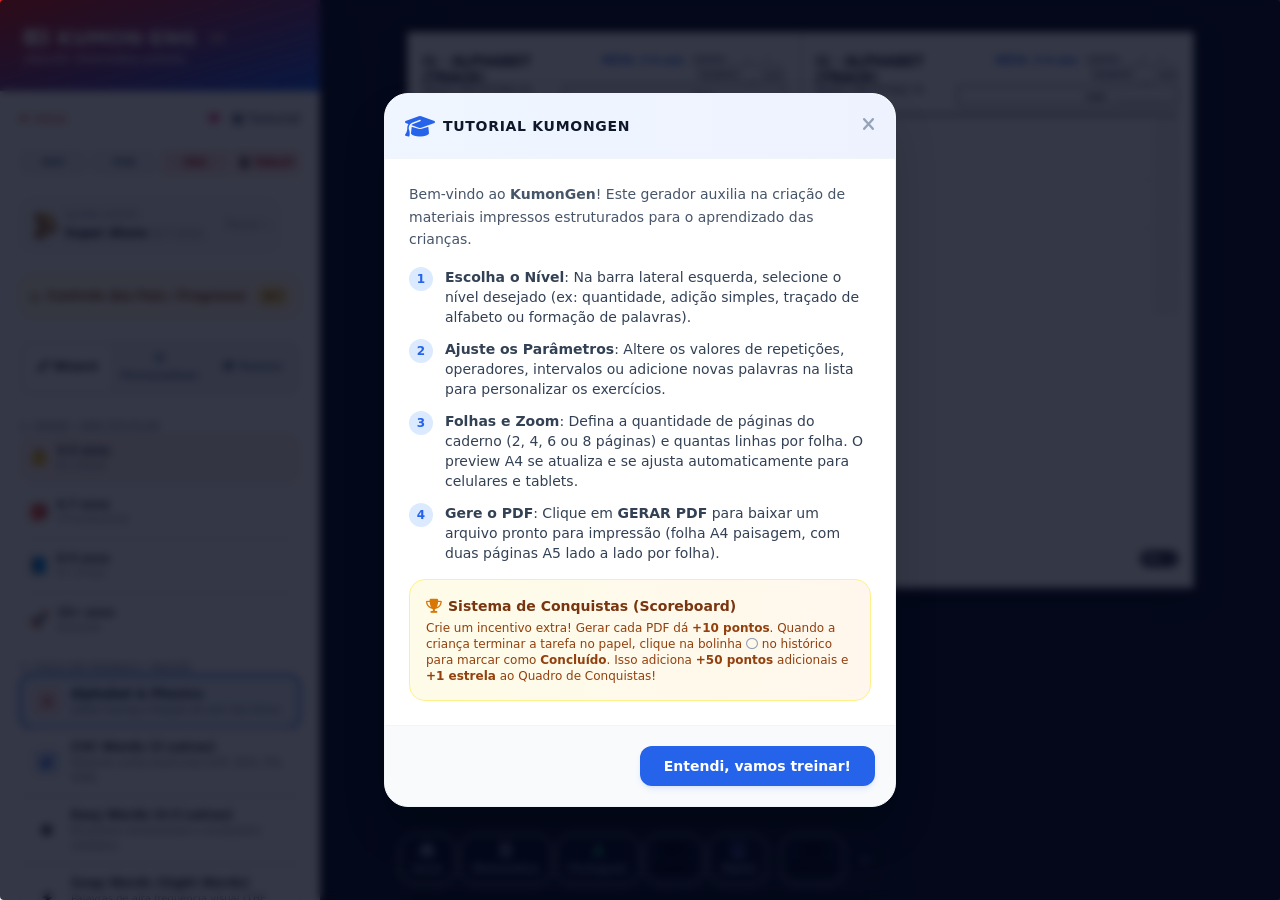
==== ingles.html @ 84cf09fe "feat(security-007): hardening Blue Team completo (SafeStorage global com quarentena, escapeHtml univ" ====
<!DOCTYPE html>
<html lang="pt-BR">
<head>
    <meta charset="UTF-8">
    <meta name="viewport" content="width=device-width, initial-scale=1.0, user-scalable=yes">
    <title>KumonGen · Inglês</title>
    <link rel="stylesheet" href="tailwind.min.css">
    <!-- Font Awesome 6.5.1 com SRI -->
    <link rel="stylesheet" href="https://cdnjs.cloudflare.com/ajax/libs/font-awesome/6.5.1/css/all.min.css" integrity="sha512-DTOQO9RWCH3ppGqcWaEA1BIZOC6xxalwEsw9c2QQeAIftl+Vegovlnee1c9QX4TctnWMn13TZye+giMm8e2LwA==" crossorigin="anonymous" referrerpolicy="no-referrer" />
    <link rel="icon" href="favicon.svg" type="image/svg+xml">
    <link rel="manifest" href="manifest.json">
    <meta name="theme-color" content="#0f172a">
    <meta name="mobile-web-app-capable" content="yes">
    <meta name="apple-mobile-web-app-capable" content="yes">
    <meta name="apple-mobile-web-app-status-bar-style" content="black-translucent">
    <meta name="apple-mobile-web-app-title" content="KumonGen">
    <meta name="description" content="KumonGen — Gerador gratuito de cadernos de exercícios personalizados de Inglês para crianças. Alphabet, words e phonics em folhas A4.">
    <meta property="og:title" content="KumonGen · Inglês">
    <meta property="og:description" content="Gere cadernos de exercícios de Inglês personalizados para impressão.">
    <link rel="stylesheet" href="kumon.css">
</head>
<body class="bg-slate-900 font-sans antialiased h-screen flex flex-col md:flex-row">

<!-- SIDEBAR COM GRADIENTE VERMELHO-AZUL -->
<aside class="no-print w-full md:w-80 bg-white shadow-2xl flex flex-col z-20 text-slate-800 overflow-y-auto">
    <div class="p-6 bg-gradient-to-br from-red-600 to-blue-600 text-white">
        <h1 class="text-xl font-black flex items-center gap-2">
            <i class="fas fa-language"></i> KUMON·ENG <span class="text-red-200 text-xs ml-1">v3</span>
        </h1>
        <p class="text-[10px] uppercase tracking-widest font-bold opacity-80">inglês personalizável</p>
    </div>

    <div class="flex-1 p-5 space-y-6">
        <div class="flex items-center justify-between text-xs text-red-600">
            <a href="index.html" class="hover:underline flex items-center gap-1"><i class="fas fa-arrow-left"></i> Início</a>
            <div class="flex items-center gap-3">
                <a href="https://www.paypal.com/donate/?hosted_button_id=33K7CJ2EQELNU" target="_blank" rel="noopener noreferrer" class="text-pink-500 hover:text-pink-600 transition-colors" title="Apoie este projeto" aria-label="Apoie este projeto"><i class="fas fa-heart"></i></a>
                <button onclick="KumonGen_showTutorialModal()" class="hover:underline flex items-center gap-1 font-bold text-slate-500 hover:text-red-600"><i class="fas fa-question-circle"></i> Tutorial</button>
            </div>
        </div>
        <div class="flex gap-1 mt-2">
            <a href="matematica.html" class="flex-1 text-center text-[10px] font-bold py-1 rounded bg-slate-100 text-slate-500 hover:bg-blue-100 hover:text-blue-700 transition-colors">MAT</a>
            <a href="portugues.html" class="flex-1 text-center text-[10px] font-bold py-1 rounded bg-slate-100 text-slate-500 hover:bg-green-100 hover:text-green-700 transition-colors">POR</a>
            <span class="flex-1 text-center text-[10px] font-black py-1 rounded bg-red-100 text-red-700">ENG</span>
            <a href="tablet.html?subject=ingles" class="flex-1 text-center text-[10px] font-black py-1 rounded bg-red-100 text-red-700 hover:bg-red-200 transition-colors" title="Modo Tablet Interativo">📱 TABLET</a>
        </div>

        <!-- Seletor de Aluno Ativo -->
        <div id="studentSelectorWidget"></div>

        <!-- Scoreboard Widget -->
        <div id="scoreboardWidget"></div>

        <!-- Tabs KumonGen 3.0 -->
        <div class="kumon-tabs">
            <button id="tab-btn-wizard" class="kumon-tab-btn active" onclick="switchEngTab('wizard')">
                <i class="fas fa-magic"></i> Wizard
            </button>
            <button id="tab-btn-personalizar" class="kumon-tab-btn" onclick="switchEngTab('personalizar')">
                <i class="fas fa-sliders-h"></i> Personalizar
            </button>
            <button id="tab-btn-pedagogia" class="kumon-tab-btn" onclick="switchEngTab('pedagogia')">
                <i class="fas fa-graduation-cap"></i> Kumon
            </button>
        </div>

        <!-- ABA 1: WIZARD RÁPIDO PARA PAIS -->
        <div id="panel-wizard" class="space-y-4">
            <div>
                <label class="text-[10px] font-black text-slate-400 uppercase block mb-1.5">1. Idade / Ano Escolar</label>
                <div class="grid grid-cols-2 gap-1.5">
                    <button type="button" class="wizard-age-btn active p-2 rounded-xl border border-red-600 bg-red-50 hover:border-red-700 text-left transition flex items-center gap-2" onclick="selectEngWizardAge('age_4_5', this)">
                        <span class="text-base">👶</span>
                        <div class="min-w-0">
                            <div class="text-[11px] font-bold text-slate-800 leading-tight">4-5 anos</div>
                            <div class="text-[9px] text-slate-500 leading-tight">Ed. Infantil</div>
                        </div>
                    </button>
                    <button type="button" class="wizard-age-btn p-2 rounded-xl border border-slate-200 bg-white hover:border-slate-300 text-left transition flex items-center gap-2" onclick="selectEngWizardAge('age_6_7', this)">
                        <span class="text-base">🎒</span>
                        <div class="min-w-0">
                            <div class="text-[11px] font-bold text-slate-800 leading-tight">6-7 anos</div>
                            <div class="text-[9px] text-slate-500 leading-tight">1º Fundamental</div>
                        </div>
                    </button>
                    <button type="button" class="wizard-age-btn p-2 rounded-xl border border-slate-200 bg-white hover:border-slate-300 text-left transition flex items-center gap-2" onclick="selectEngWizardAge('age_8_9', this)">
                        <span class="text-base">📘</span>
                        <div class="min-w-0">
                            <div class="text-[11px] font-bold text-slate-800 leading-tight">8-9 anos</div>
                            <div class="text-[9px] text-slate-500 leading-tight">2º / 3º Ano</div>
                        </div>
                    </button>
                    <button type="button" class="wizard-age-btn p-2 rounded-xl border border-slate-200 bg-white hover:border-slate-300 text-left transition flex items-center gap-2" onclick="selectEngWizardAge('age_10_plus', this)">
                        <span class="text-base">🚀</span>
                        <div class="min-w-0">
                            <div class="text-[11px] font-bold text-slate-800 leading-tight">10+ anos</div>
                            <div class="text-[9px] text-slate-500 leading-tight">Avançado</div>
                        </div>
                    </button>
                </div>
            </div>

            <div>
                <label class="text-[10px] font-black text-slate-400 uppercase block mb-1.5">2. Foco em Phonics / Inglês</label>
                <div class="space-y-1.5">
                    <div class="kumon-wizard-card active" onclick="selectEngWizardGoal('i1', this)">
                        <div class="w-7 h-7 rounded-lg bg-red-100 text-red-700 flex items-center justify-center font-bold text-xs flex-shrink-0">
                            <i class="fas fa-font"></i>
                        </div>
                        <div>
                            <div class="font-bold text-xs text-slate-800">Alphabet & Phonics</div>
                            <div class="text-[10px] text-slate-500">Letter tracing e fixação de som das letras.</div>
                        </div>
                    </div>

                    <div class="kumon-wizard-card" onclick="selectEngWizardGoal('i2', this)">
                        <div class="w-7 h-7 rounded-lg bg-blue-100 text-blue-700 flex items-center justify-center font-bold text-xs flex-shrink-0">
                            <i class="fas fa-cat"></i>
                        </div>
                        <div>
                            <div class="font-bold text-xs text-slate-800">CVC Words (3 Letras)</div>
                            <div class="text-[10px] text-slate-500">Palavras curtas essenciais (CAT, DOG, PIG, SUN).</div>
                        </div>
                    </div>

                    <div class="kumon-wizard-card" onclick="selectEngWizardGoal('i3', this)">
                        <div class="w-7 h-7 rounded-lg bg-emerald-100 text-emerald-700 flex items-center justify-center font-bold text-xs flex-shrink-0">
                            <i class="fas fa-star"></i>
                        </div>
                        <div>
                            <div class="font-bold text-xs text-slate-800">Easy Words (4-5 Letras)</div>
                            <div class="text-[10px] text-slate-500">Encontros consonantais e vocabulário cotidiano.</div>
                        </div>
                    </div>

                    <div class="kumon-wizard-card" onclick="selectEngWizardGoal('i4', this)">
                        <div class="w-7 h-7 rounded-lg bg-amber-100 text-amber-700 flex items-center justify-center font-bold text-xs flex-shrink-0">
                            <i class="fas fa-bolt"></i>
                        </div>
                        <div>
                            <div class="font-bold text-xs text-slate-800">Snap Words (Sight Words)</div>
                            <div class="text-[10px] text-slate-500">Palavras de alta frequência visual (THE, AND, YOU).</div>
                        </div>
                    </div>

                    <div class="kumon-wizard-card" onclick="selectEngWizardGoal('i5', this)">
                        <div class="w-7 h-7 rounded-lg bg-purple-100 text-purple-700 flex items-center justify-center font-bold text-xs flex-shrink-0">
                            <i class="fas fa-wand-magic-sparkles"></i>
                        </div>
                        <div>
                            <div class="font-bold text-xs text-slate-800">CVCe (Magic E)</div>
                            <div class="text-[10px] text-slate-500">Regra do E mudo que alonga a vogal (CAKE, BIKE).</div>
                        </div>
                    </div>
                </div>
            </div>

            <div>
                <label class="text-[10px] font-black text-slate-400 uppercase block mb-1.5">3. Ritmo da Rotina Diária</label>
                <div class="grid grid-cols-3 gap-1.5 text-center">
                    <button type="button" class="wizard-pace-btn active p-2 rounded-xl border border-red-600 bg-red-50 text-red-800 text-[10px] font-bold" onclick="selectEngWizardPace(2, 8, this)">
                        <span class="block text-xs font-black">1 Folha</span>
                        10 min (Kumon)
                    </button>
                    <button type="button" class="wizard-pace-btn p-2 rounded-xl border border-slate-200 bg-white text-slate-600 text-[10px] font-bold" onclick="selectEngWizardPace(4, 8, this)">
                        <span class="block text-xs font-black">2 Folhas</span>
                        Treino duplo
                    </button>
                    <button type="button" class="wizard-pace-btn p-2 rounded-xl border border-slate-200 bg-white text-slate-600 text-[10px] font-bold" onclick="selectEngWizardPace(8, 8, this)">
                        <span class="block text-xs font-black">4 Folhas</span>
                        Semanal
                    </button>
                </div>
            </div>
        </div>

        <!-- ABA 2: PERSONALIZAÇÃO AVANÇADA -->
        <div id="panel-personalizar" class="space-y-4 hidden">
            <!-- Níveis -->
            <div>
                <label class="text-[10px] font-black text-slate-400 uppercase block mb-2">nível</label>
                <div id="levelList" class="space-y-2 max-h-56 overflow-y-auto pr-1"></div>
            </div>

            <!-- Visual / repetição -->
            <div>
                <label class="text-[10px] font-black text-slate-400 uppercase block mb-2">visual</label>
                <div class="bg-slate-50 p-3 rounded-xl space-y-2.5">
                    <div class="flex items-center justify-between">
                        <label for="linesPerPage" class="text-xs">linhas/página</label>
                        <select id="linesPerPage" class="border rounded px-2 py-1 text-xs">
                            <option value="6">6</option>
                            <option value="8" selected>8</option>
                            <option value="10">10</option>
                            <option value="12">12</option>
                        </select>
                    </div>
                    <div class="flex items-center justify-between">
                        <label for="pagesPerBook" class="text-xs">páginas/caderno</label>
                        <select id="pagesPerBook" class="border rounded px-2 py-1 text-xs">
                            <option value="2" selected>2 págs (1 folha)</option>
                            <option value="4">4 págs (2 folhas)</option>
                            <option value="6">6 págs (3 folhas)</option>
                            <option value="8">8 págs (4 folhas)</option>
                        </select>
                    </div>
                    <div class="flex items-center justify-between">
                        <span class="text-xs">zoom</span>
                        <div class="flex items-center gap-2">
                            <button onclick="adjustZoom(-0.1)" class="bg-white border w-6 h-6 rounded" aria-label="Diminuir zoom"><i class="fas fa-minus"></i></button>
                            <span id="zoomValue" class="text-xs font-mono w-12 text-center">70%</span>
                            <button onclick="adjustZoom(0.1)" class="bg-white border w-6 h-6 rounded" aria-label="Aumentar zoom"><i class="fas fa-plus"></i></button>
                        </div>
                    </div>
                </div>
            </div>

            <!-- Parâmetros dinâmicos -->
            <div>
                <label class="text-[10px] font-black text-slate-400 uppercase block mb-2">parâmetros avançados</label>
                <div id="paramPanel" class="bg-slate-50 p-3 rounded-xl min-h-[100px] text-xs"></div>
            </div>
        </div>

        <!-- ABA 3: PEDAGOGIA KUMON -->
        <div id="panel-pedagogia" class="space-y-4 hidden">
            <div id="pedagogicalPanelContainer"></div>
        </div>

        <div class="border-t border-slate-100 pt-4 space-y-2">
            <button onclick="refreshPreview()" class="w-full flex items-center justify-center gap-2 bg-red-600 text-white p-3 rounded-xl hover:bg-red-700 font-bold text-sm shadow">
                <i class="fas fa-sync-alt"></i> atualizar preview
            </button>
            <button onclick="generatePDF()" class="w-full flex items-center justify-center gap-2 bg-blue-600 text-white p-4 rounded-xl hover:bg-blue-700 shadow-lg font-black text-sm">
                <i class="fas fa-file-pdf"></i> GERAR PDF (CADERNO)
            </button>
            <button onclick="generateWeeklyPackagePDF()" class="w-full flex items-center justify-center gap-2 bg-gradient-to-r from-amber-500 to-yellow-500 hover:from-amber-600 hover:to-yellow-600 text-slate-900 p-3.5 rounded-xl shadow font-black text-xs transition-transform transform active:scale-95">
                <i class="fas fa-calendar-week text-slate-900"></i> PACOTE SEMANAL (5 DIAS EM 1 PDF)
            </button>
            <a href="tablet.html?subject=ingles" class="w-full flex items-center justify-center gap-2 bg-rose-50 border-2 border-rose-200 text-rose-700 p-3 rounded-xl hover:bg-rose-100 font-bold text-xs shadow-sm transition-colors">
                <i class="fas fa-tablet-alt text-rose-500"></i> Praticar este nível no Tablet
            </a>
        </div>
        <div class="text-center text-[8px] text-slate-400 pt-4 border-t border-slate-100">
            By Dr. Dario Hart — Free Use 2026
        </div>
    </div>
</aside>

<!-- Botão mobile para scroll até o preview -->
<div class="md:hidden no-print sticky top-0 z-10 bg-slate-800/90 backdrop-blur-sm p-2 text-center">
    <button onclick="document.getElementById('previewContainer').scrollIntoView({behavior:'smooth'})" class="text-xs text-slate-300 hover:text-white font-bold py-1 px-4 rounded-full bg-slate-700 hover:bg-slate-600 transition-colors">
        <i class="fas fa-eye"></i> Ver Preview ↓
    </button>
</div>

<main class="flex-1 overflow-auto bg-[#0F172A] flex items-start justify-center p-8 no-print" id="previewContainer">
    <div id="zoomContainer" class="transition-transform duration-200 origin-top" style="transform:scale(0.7)">
        <div id="a4-sheet" class="bg-white shadow-2xl flex relative">
            <div class="dashed-center-line"></div>
            <div id="pageLeft" class="page page-left"></div>
            <div id="pageRight" class="page"></div>
        </div>
    </div>
</main>

<script src="student-profiles.js?v=3.9.0"></script>
<script src="gerador.js?v=3.9.0"></script>
<script src="ingles.js?v=3.9.0"></script>
<script src="nav-dock.js?v=3.9.0"></script>
<script>
    window.addEventListener('resize', KumonGen.adjustPreviewScale);
    window.addEventListener('load', KumonGen.adjustPreviewScale);
    document.addEventListener('DOMContentLoaded', KumonGen.adjustPreviewScale);

    // Service Worker
    if ('serviceWorker' in navigator) {
      window.addEventListener('load', () => {
        navigator.serviceWorker.register('./sw.js')
          .then(reg => {
            console.log('[KumonGen] SW registrado:', reg.scope);
            reg.update();
          })
          .catch(err => console.error('[KumonGen] SW falhou:', err));
      });
    }
</script>
</body>
</html>
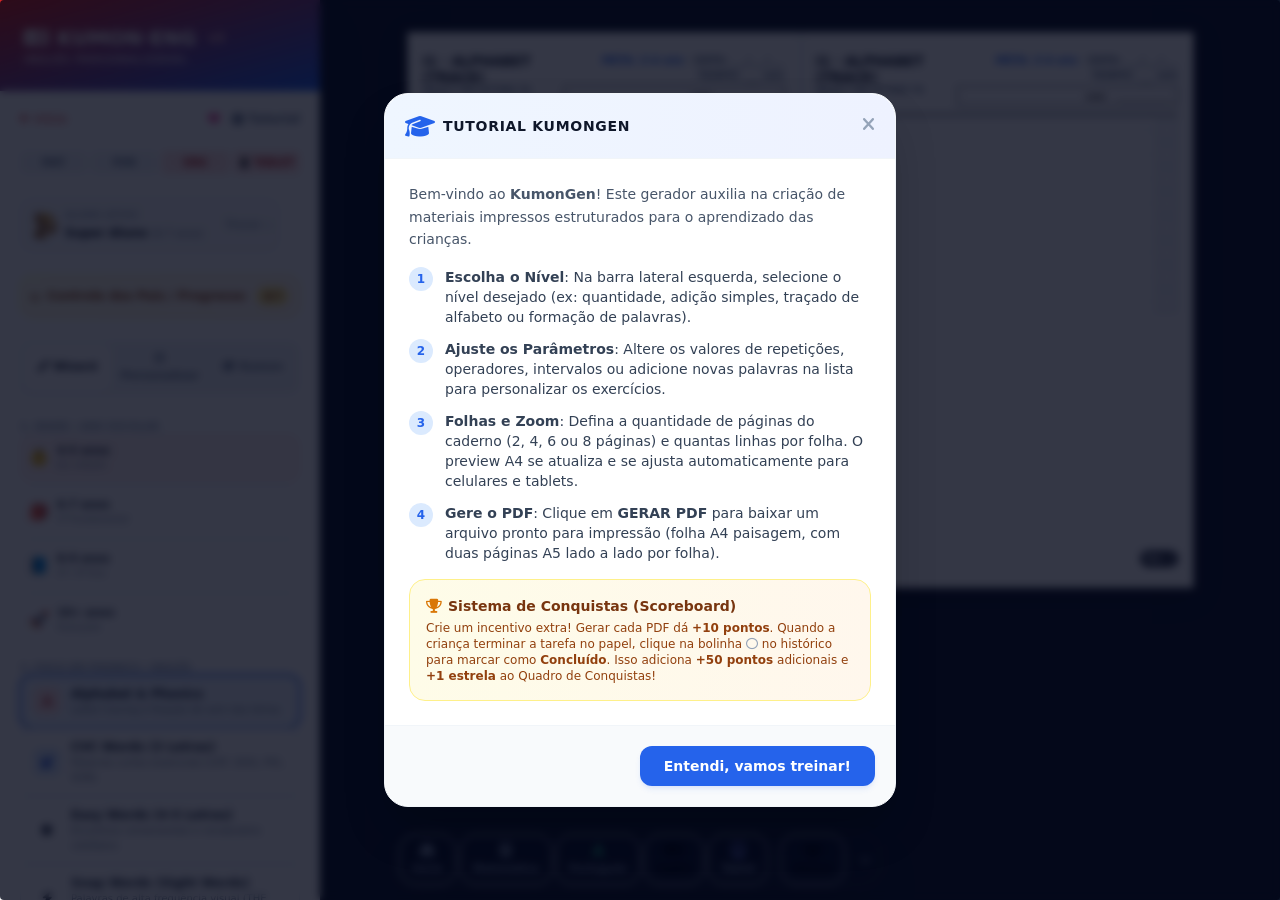
==== commit a560e7f0: "feat(ui-ux-pwa): revisao completa de ui/ux do tablet (layout 2 colunas em paisagem, teclado sem sobr" ====
--- a/ingles.html
+++ b/ingles.html
@@ -8,6 +8,7 @@
     <!-- Font Awesome 6.5.1 com SRI -->
     <link rel="stylesheet" href="https://cdnjs.cloudflare.com/ajax/libs/font-awesome/6.5.1/css/all.min.css" integrity="sha512-DTOQO9RWCH3ppGqcWaEA1BIZOC6xxalwEsw9c2QQeAIftl+Vegovlnee1c9QX4TctnWMn13TZye+giMm8e2LwA==" crossorigin="anonymous" referrerpolicy="no-referrer" />
     <link rel="icon" href="favicon.svg" type="image/svg+xml">
+    <link rel="apple-touch-icon" href="apple-touch-icon.png">
     <link rel="manifest" href="manifest.json">
     <meta name="theme-color" content="#0f172a">
     <meta name="mobile-web-app-capable" content="yes">
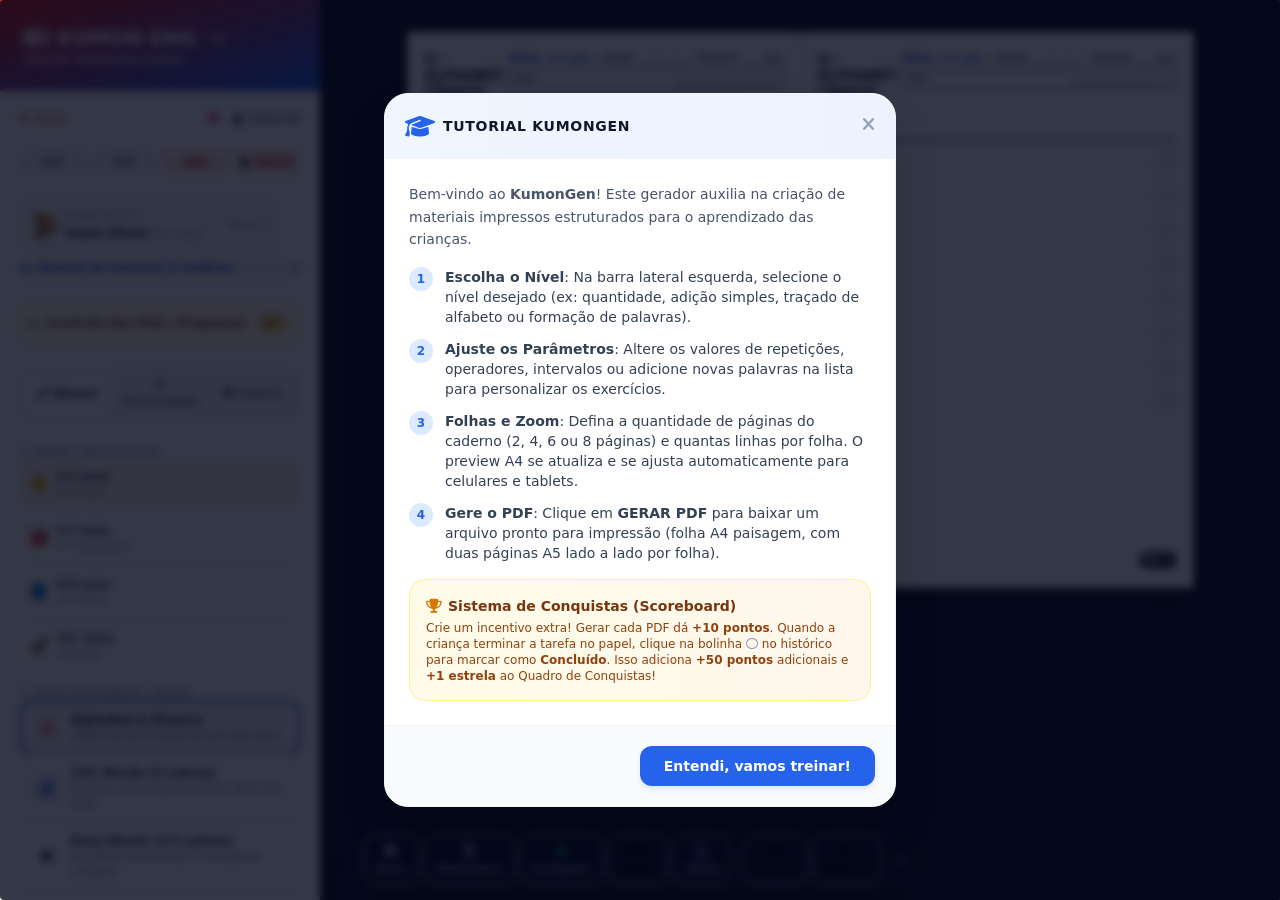
==== commit 8d18d4e0: "feat: aprofundamento dos 25 niveis, boletim de evolucao analitico e ajustes de impressao A4/A5 - Cur" ====
--- a/ingles.html
+++ b/ingles.html
@@ -232,9 +232,14 @@
             <button onclick="refreshPreview()" class="w-full flex items-center justify-center gap-2 bg-red-600 text-white p-3 rounded-xl hover:bg-red-700 font-bold text-sm shadow">
                 <i class="fas fa-sync-alt"></i> atualizar preview
             </button>
-            <button onclick="generatePDF()" class="w-full flex items-center justify-center gap-2 bg-blue-600 text-white p-4 rounded-xl hover:bg-blue-700 shadow-lg font-black text-sm">
-                <i class="fas fa-file-pdf"></i> GERAR PDF (CADERNO)
-            </button>
+            <div class="grid grid-cols-2 gap-2">
+                <button onclick="printSheet()" class="w-full flex items-center justify-center gap-2 bg-slate-800 hover:bg-slate-900 text-white p-3.5 rounded-xl shadow font-black text-xs transition-transform transform active:scale-95" title="Imprimir diretamente no navegador (Ctrl+P)">
+                    <i class="fas fa-print"></i> IMPRIMIR
+                </button>
+                <button onclick="generatePDF()" class="w-full flex items-center justify-center gap-2 bg-blue-600 text-white p-3.5 rounded-xl hover:bg-blue-700 shadow-lg font-black text-xs">
+                    <i class="fas fa-file-pdf"></i> BAIXAR PDF
+                </button>
+            </div>
             <button onclick="generateWeeklyPackagePDF()" class="w-full flex items-center justify-center gap-2 bg-gradient-to-r from-amber-500 to-yellow-500 hover:from-amber-600 hover:to-yellow-600 text-slate-900 p-3.5 rounded-xl shadow font-black text-xs transition-transform transform active:scale-95">
                 <i class="fas fa-calendar-week text-slate-900"></i> PACOTE SEMANAL (5 DIAS EM 1 PDF)
             </button>
@@ -255,7 +260,7 @@
     </button>
 </div>
 
-<main class="flex-1 overflow-auto bg-[#0F172A] flex items-start justify-center p-8 no-print" id="previewContainer">
+<main class="flex-1 overflow-auto bg-[#0F172A] flex items-start justify-center p-8" id="previewContainer">
     <div id="zoomContainer" class="transition-transform duration-200 origin-top" style="transform:scale(0.7)">
         <div id="a4-sheet" class="bg-white shadow-2xl flex relative">
             <div class="dashed-center-line"></div>
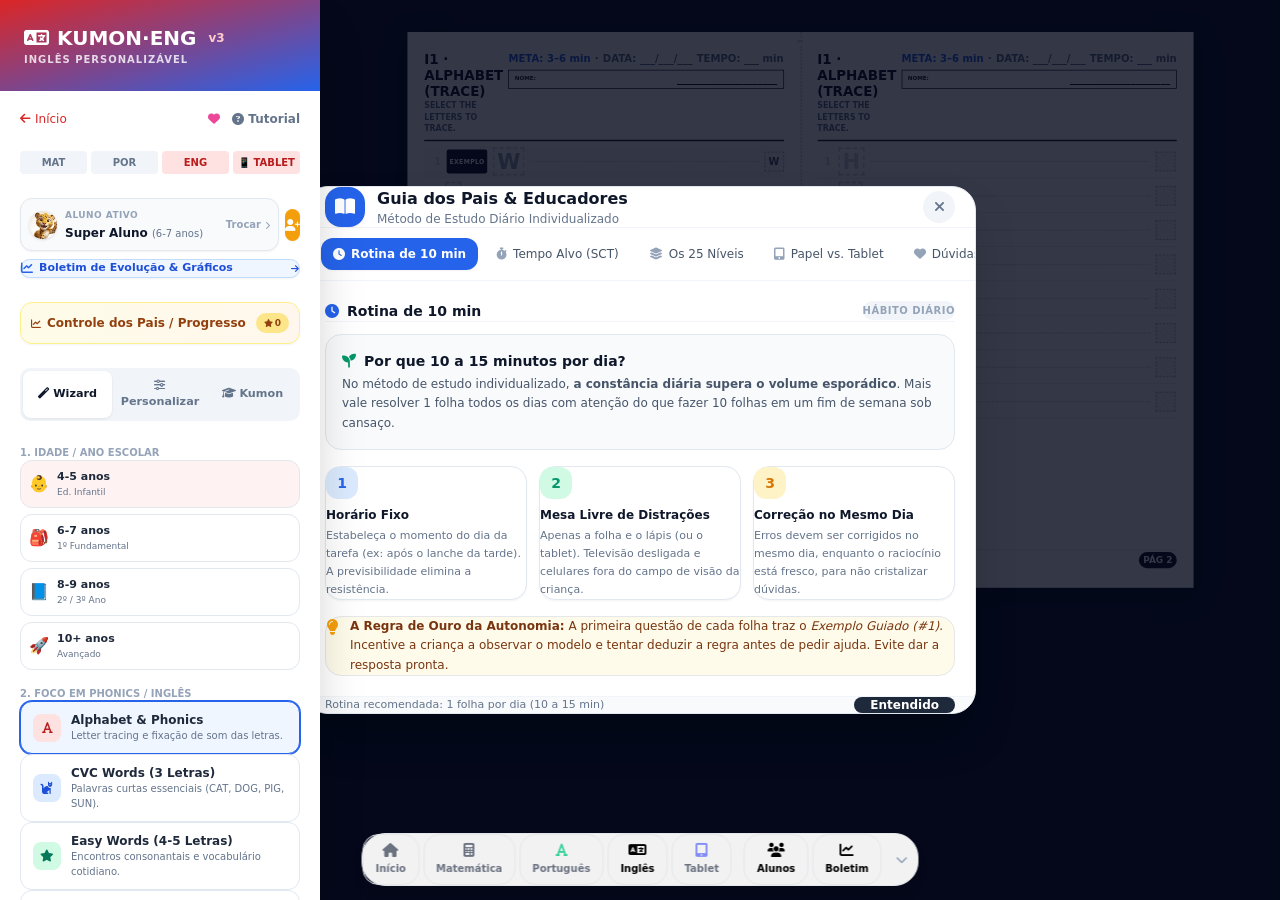
==== commit 2486bfdf: "feat(tablet): redesign por mascote, wizard de abertura, novo fim de rodada e audio robusto - Theming" ====
--- a/ingles.html
+++ b/ingles.html
@@ -10,7 +10,7 @@
     <link rel="icon" href="favicon.svg" type="image/svg+xml">
     <link rel="apple-touch-icon" href="apple-touch-icon.png">
     <link rel="manifest" href="manifest.json">
-    <meta name="theme-color" content="#0f172a">
+    <meta name="theme-color" content="#f9fafb">
     <meta name="mobile-web-app-capable" content="yes">
     <meta name="apple-mobile-web-app-capable" content="yes">
     <meta name="apple-mobile-web-app-status-bar-style" content="black-translucent">
@@ -271,6 +271,7 @@
 </main>
 
 <script src="student-profiles.js?v=3.9.0"></script>
+<script src="parent-guide.js?v=4.3.0"></script>
 <script src="gerador.js?v=3.9.0"></script>
 <script src="ingles.js?v=3.9.0"></script>
 <script src="nav-dock.js?v=3.9.0"></script>
--- a/kumon.css
+++ b/kumon.css
@@ -0,0 +1,833 @@
+/* kumon.css — Estilos compartilhados do KumonGen (A4, exercícios, sidebar, responsivo) */
+
+/* ===========================================
+   MASCOT THEME SYSTEM — CSS Custom Properties
+   Paletas dinâmicas por mascote ativo.
+   Jade(jaguar)=Amarelo, Capi(capivara)=Laranja,
+   Finho(golfinho)=Azul, Lango(calango)=Verde.
+   =========================================== */
+:root,
+body.theme-jaguar {
+  --accent: #d97706;
+  --accent-dark: #92400e;
+  --accent-light: #fef3c7;
+  --accent-bg: #fffbeb;
+  --accent-rgb: 217, 119, 6;
+  --accent-ring-from: #fbbf24;
+  --accent-ring-to: #fde68a;
+  --header-bg: #ffffff;
+  --header-border: #e5e7eb;
+  --body-bg: #f9fafb;
+  --body-bg-tint: #fffbeb;
+  --text-primary: #1f2937;
+  --text-secondary: #6b7280;
+  --text-muted: #9ca3af;
+  --card-bg: #ffffff;
+  --card-border: #e5e7eb;
+  --keypad-bg: #92400e;
+  --keypad-hover: #78350f;
+  --keypad-text: #ffffff;
+  --keypad-border: rgba(255,255,255,0.18);
+  --keypad-active-bg: var(--accent);
+  --badge-bg: rgba(217, 119, 6, 0.12);
+  --badge-border: rgba(217, 119, 6, 0.3);
+  --badge-text: #92400e;
+  --progress-bar: var(--accent);
+  --modal-overlay: rgba(0, 0, 0, 0.45);
+  --modal-bg: #ffffff;
+  --modal-border: #e5e7eb;
+  --btn-secondary-bg: #f3f4f6;
+  --btn-secondary-text: #374151;
+  --btn-secondary-border: #d1d5db;
+  --confirm-bg: #059669;
+  --confirm-text: #ffffff;
+}
+
+body.theme-capivara {
+  --accent: #ea580c;
+  --accent-dark: #9a3412;
+  --accent-light: #fed7aa;
+  --accent-bg: #fff7ed;
+  --accent-rgb: 234, 88, 12;
+  --accent-ring-from: #f97316;
+  --accent-ring-to: #fdba74;
+  --body-bg-tint: #fff7ed;
+  --keypad-bg: #9a3412;
+  --keypad-hover: #7c2d12;
+  --keypad-active-bg: var(--accent);
+  --badge-bg: rgba(234, 88, 12, 0.12);
+  --badge-border: rgba(234, 88, 12, 0.3);
+  --badge-text: #9a3412;
+}
+
+body.theme-golfinho {
+  --accent: #2563eb;
+  --accent-dark: #1e3a5f;
+  --accent-light: #dbeafe;
+  --accent-bg: #eff6ff;
+  --accent-rgb: 37, 99, 235;
+  --accent-ring-from: #3b82f6;
+  --accent-ring-to: #93c5fd;
+  --body-bg-tint: #eff6ff;
+  --keypad-bg: #1e3a5f;
+  --keypad-hover: #1e3050;
+  --keypad-active-bg: var(--accent);
+  --badge-bg: rgba(37, 99, 235, 0.12);
+  --badge-border: rgba(37, 99, 235, 0.3);
+  --badge-text: #1e3a5f;
+}
+
+body.theme-calango {
+  --accent: #059669;
+  --accent-dark: #064e3b;
+  --accent-light: #d1fae5;
+  --accent-bg: #ecfdf5;
+  --accent-rgb: 5, 150, 105;
+  --accent-ring-from: #10b981;
+  --accent-ring-to: #6ee7b7;
+  --body-bg-tint: #ecfdf5;
+  --keypad-bg: #064e3b;
+  --keypad-hover: #053f30;
+  --keypad-active-bg: var(--accent);
+  --badge-bg: rgba(5, 150, 105, 0.12);
+  --badge-border: rgba(5, 150, 105, 0.3);
+  --badge-text: #064e3b;
+}
+
+/* Utilitários do tema */
+.theme-accent-bg { background-color: var(--accent) !important; }
+.theme-accent-text { color: var(--accent) !important; }
+.theme-accent-dark-text { color: var(--accent-dark) !important; }
+.theme-accent-border { border-color: var(--accent) !important; }
+.theme-body-bg { background-color: var(--body-bg) !important; }
+.theme-card { background-color: var(--card-bg); border: 1px solid var(--card-border); }
+.theme-header {
+  background-color: var(--header-bg);
+  border-bottom: 1px solid var(--header-border);
+}
+.theme-badge {
+  background-color: var(--badge-bg);
+  border: 1px solid var(--badge-border);
+  color: var(--badge-text);
+}
+.theme-ring {
+  background: linear-gradient(135deg, var(--accent-ring-from), var(--accent-ring-to));
+}
+.theme-keypad-btn {
+  background-color: var(--keypad-bg);
+  color: var(--keypad-text);
+  border: 1px solid var(--keypad-border);
+}
+.theme-keypad-btn:hover {
+  background-color: var(--keypad-hover);
+}
+.theme-keypad-btn:active {
+  background-color: var(--keypad-active-bg);
+  transform: scale(0.92);
+  box-shadow: 0 0 12px rgba(var(--accent-rgb), 0.5);
+}
+.theme-modal-overlay {
+  background: var(--modal-overlay);
+  backdrop-filter: blur(6px);
+  -webkit-backdrop-filter: blur(6px);
+}
+.theme-modal {
+  background: var(--modal-bg);
+  border: 1px solid var(--modal-border);
+  color: var(--text-primary);
+}
+.theme-btn-secondary {
+  background: var(--btn-secondary-bg);
+  color: var(--btn-secondary-text);
+  border: 1px solid var(--btn-secondary-border);
+}
+
+/* ===========================================
+   CLASSES TAILWIND FALTANTES NO BUILD COMPILADO
+   (tailwind.min.css é um build mínimo pré-compilado)
+   =========================================== */
+.hidden { display: none !important; }
+.z-40 { z-index: 40; }
+.z-50 { z-index: 50; }
+.pointer-events-none { pointer-events: none; }
+.animate-pulse {
+    animation: kumon-pulse 2s cubic-bezier(0.4, 0, 0.6, 1) infinite;
+}
+@keyframes kumon-pulse {
+    0%, 100% { opacity: 1; }
+    50% { opacity: .5; }
+}
+@keyframes kumon-bounce-subtle {
+    0%, 100% { transform: translateY(0); }
+    50% { transform: translateY(-4px); }
+}
+.animate-bounce-subtle {
+    animation: kumon-bounce-subtle 2s ease-in-out infinite;
+}
+.opacity-30 { opacity: 0.3; }
+.opacity-40 { opacity: 0.4; }
+
+/* Classes de cor usadas nos exercícios que faltam no tailwind.min.css compilado */
+.bg-amber-100 { background-color: #fef3c7; }
+.bg-amber-500 { background-color: #f59e0b; }
+.bg-amber-50 { background-color: #fffbeb; }
+.bg-emerald-100 { background-color: #d1fae5; }
+.bg-emerald-200 { background-color: #a7f3d0; }
+.bg-emerald-50 { background-color: #ecfdf5; }
+.bg-indigo-100 { background-color: #e0e7ff; }
+.bg-indigo-200 { background-color: #c7d2fe; }
+.bg-purple-100 { background-color: #f3e8ff; }
+.bg-purple-200 { background-color: #e9d5ff; }
+.bg-orange-100 { background-color: #ffedd5; }
+.bg-orange-500 { background-color: #f97316; }
+.bg-orange-50 { background-color: #fff7ed; }
+.text-emerald-700 { color: #047857; }
+.text-emerald-800 { color: #065f46; }
+.text-indigo-700 { color: #4338ca; }
+.text-purple-700 { color: #7c3aed; }
+.text-orange-600 { color: #ea580c; }
+.border-amber-300 { border-color: #fcd34d; }
+.border-amber-400 { border-color: #fbbf24; }
+.border-amber-500 { border-color: #f59e0b; }
+.border-emerald-300 { border-color: #6ee7b7; }
+.border-emerald-400 { border-color: #34d399; }
+.border-indigo-400 { border-color: #818cf8; }
+.border-purple-400 { border-color: #a78bfa; }
+.border-orange-200 { border-color: #fed7aa; }
+.hover\:bg-emerald-50:hover { background-color: #ecfdf5; }
+.hover\:bg-emerald-200:hover { background-color: #a7f3d0; }
+.hover\:bg-indigo-200:hover { background-color: #c7d2fe; }
+.hover\:bg-purple-200:hover { background-color: #e9d5ff; }
+
+/* Cores do tema claro usadas nos cards e botões */
+.bg-gray-50 { background-color: #f9fafb; }
+.bg-gray-100 { background-color: #f3f4f6; }
+.bg-gray-200 { background-color: #e5e7eb; }
+.hover\:bg-gray-50:hover { background-color: #f9fafb; }
+.hover\:bg-gray-100:hover { background-color: #f3f4f6; }
+.hover\:bg-gray-200:hover { background-color: #e5e7eb; }
+.bg-white\/95 { background-color: rgba(255,255,255,0.95); }
+.text-gray-400 { color: #9ca3af; }
+.text-gray-500 { color: #6b7280; }
+.text-gray-600 { color: #4b5563; }
+.text-gray-700 { color: #374151; }
+.text-gray-800 { color: #1f2937; }
+.text-gray-900 { color: #111827; }
+.border-gray-100 { border-color: #f3f4f6; }
+.border-gray-200 { border-color: #e5e7eb; }
+.border-gray-300 { border-color: #d1d5db; }
+.hover\:border-gray-300:hover { border-color: #d1d5db; }
+.hover\:text-gray-800:hover { color: #1f2937; }
+.hover\:text-gray-900:hover { color: #111827; }
+.hover\:shadow-lg:hover { box-shadow: 0 10px 15px -3px rgba(0,0,0,.1), 0 4px 6px -4px rgba(0,0,0,.1); }
+
+/* Cores de destaque blue */
+.bg-blue-50 { background-color: #eff6ff; }
+.hover\:bg-blue-50:hover { background-color: #eff6ff; }
+.border-blue-200 { border-color: #bfdbfe; }
+.border-blue-400 { border-color: #60a5fa; }
+.hover\:border-blue-400:hover { border-color: #60a5fa; }
+.text-blue-700 { color: #1d4ed8; }
+.hover\:border-indigo-300:hover { border-color: #a5b4fc; }
+.text-rose-500 { color: #f43f5e; }
+.hover\:text-rose-400:hover { color: #fb7185; }
+.w-4 { width: 1rem; }
+.h-4 { height: 1rem; }
+.w-5 { width: 1.25rem; }
+.h-5 { height: 1.25rem; }
+.w-6 { width: 1.5rem; }
+.h-6 { height: 1.5rem; }
+.w-7 { width: 1.75rem; }
+.h-7 { height: 1.75rem; }
+.w-8 { width: 2rem; }
+.h-8 { height: 2rem; }
+.w-10 { width: 2.5rem; }
+.h-10 { height: 2.5rem; }
+.w-12 { width: 3rem; }
+.h-12 { height: 3rem; }
+.w-14 { width: 3.5rem; }
+.h-14 { height: 3.5rem; }
+.w-16 { width: 4rem; }
+.h-16 { height: 4rem; }
+.w-20 { width: 5rem; }
+.h-20 { height: 5rem; }
+@media (min-width: 768px) {
+    .md\:w-20 { width: 5rem; }
+    .md\:h-20 { height: 5rem; }
+}
+
+/* Global Nav Dock positioning fix */
+#kumonGlobalNavDock {
+    position: fixed;
+    bottom: 14px;
+    left: 50%;
+    transform: translateX(-50%);
+    z-index: 40;
+}
+
+/* ===== PREVIEW A4 LANDSCAPE ===== */
+#a4-sheet {
+    background: white;
+    box-shadow: 0 10px 40px rgba(0,0,0,0.2);
+    width: 1123px;
+    height: 794px;
+    padding: 0;
+    box-sizing: border-box;
+    position: relative;
+    display: flex;
+    overflow: hidden;
+}
+
+@page {
+    size: A4 landscape;
+    margin: 0mm;
+}
+
+@media print {
+    html, body {
+        width: 297mm !important;
+        height: 210mm !important;
+        margin: 0 !important;
+        padding: 0 !important;
+        background: #ffffff !important;
+        overflow: hidden !important;
+        -webkit-print-color-adjust: exact !important;
+        print-color-adjust: exact !important;
+    }
+    
+    /* Oculta interface e elementos não imprimíveis */
+    aside, nav, #nav-dock, .no-print,
+    #print-tip-toast, #pdf-success-toast, #pdf-weekly-toast,
+    #kumonParentPinModal, #kumonTutorialModal, #kumonInlineEditModal, #kumonProfileModal {
+        display: none !important;
+    }
+
+    /* Container de preview adaptado para ocupar exatamente 1 página A4 */
+    main, #previewContainer {
+        padding: 0 !important;
+        margin: 0 !important;
+        background: transparent !important;
+        width: 297mm !important;
+        height: 210mm !important;
+        display: flex !important;
+        align-items: center !important;
+        justify-content: center !important;
+        overflow: hidden !important;
+    }
+
+    #zoomContainer {
+        transform: none !important;
+        width: 297mm !important;
+        height: 210mm !important;
+        margin: 0 !important;
+        padding: 0 !important;
+    }
+
+    #a4-sheet {
+        box-shadow: none !important;
+        border: none !important;
+        margin: 0 auto !important;
+        width: 297mm !important;
+        height: 210mm !important;
+        max-width: 297mm !important;
+        max-height: 210mm !important;
+        page-break-after: avoid !important;
+        page-break-inside: avoid !important;
+    }
+}
+
+.dashed-center-line {
+    position: absolute;
+    left: 50%;
+    top: 0;
+    bottom: 0;
+    border-left: 1.5px dashed #94a3b8;
+    pointer-events: none;
+    z-index: 10;
+}
+
+.dashed-center-line::before {
+    content: "✂";
+    position: absolute;
+    top: 8px;
+    left: -6.5px;
+    font-size: 11px;
+    color: #94a3b8;
+    background: #ffffff;
+    padding: 0 1px;
+    line-height: 1;
+}
+
+.dashed-center-line::after {
+    content: "✂";
+    position: absolute;
+    bottom: 8px;
+    left: -6.5px;
+    font-size: 11px;
+    color: #94a3b8;
+    background: #ffffff;
+    padding: 0 1px;
+    line-height: 1;
+}
+
+/* ===== PÁGINAS (esquerda/direita) ===== */
+.page {
+    width: 50%;
+    height: 100%;
+    display: flex;
+    flex-direction: column;
+    padding: 28px 24px;
+    box-sizing: border-box;
+}
+
+.page-left {
+    border-right: none;
+}
+
+/* ===== CABEÇALHO DA PÁGINA ===== */
+.page-header {
+    display: flex;
+    justify-content: space-between;
+    align-items: start;
+    border-bottom: 2px solid #1e293b;
+    padding-bottom: 7px;
+    margin-bottom: 7px;
+    font-size: 0.9rem;
+    flex-shrink: 0;
+}
+
+.page-header h3 {
+    font-size: 1.2rem;
+    font-weight: 900;
+    line-height: 1.2;
+    text-transform: uppercase;
+    color: #0f172a;
+    margin: 0;
+}
+
+.page-header p {
+    font-size: 0.7rem;
+    font-weight: 700;
+    color: #64748b;
+    text-transform: uppercase;
+    max-width: 210px;
+    margin: 0;
+}
+
+/* ===== GRID DE EXERCÍCIOS ===== */
+.exercise-grid {
+    flex: 1;
+    display: flex;
+    flex-direction: column;
+    gap: 3px;
+    overflow: visible;
+}
+
+.exercise-row {
+    display: flex;
+    align-items: center;
+    gap: 8px;
+    border-bottom: 1px solid #e2e8f0;
+    padding: 2px 0 3px 0;
+    min-height: 32px;
+    box-sizing: border-box;
+}
+
+.exercise-number {
+    font-size: 0.9rem;
+    font-weight: 900;
+    color: #cbd5e1;
+    width: 20px;
+    text-align: right;
+    line-height: 32px;
+    flex-shrink: 0;
+}
+
+.exercise-content {
+    flex: 1;
+    display: flex;
+    align-items: center;
+    flex-wrap: wrap;
+    gap: 4px;
+    line-height: 32px;
+    font-size: 1.1rem;
+}
+
+/* ===== RODAPÉ DA PÁGINA ===== */
+.page-footer {
+    border-top: 1px solid #e2e8f0;
+    margin-top: 3px;
+    padding-top: 3px;
+    display: flex;
+    justify-content: flex-end;
+    font-size: 0.8rem;
+    flex-shrink: 0;
+}
+
+.page-footer span {
+    background-color: #0f172a;
+    color: white;
+    padding: 2px 6px;
+    border-radius: 9999px;
+    font-weight: 700;
+}
+
+/* ===== ELEMENTOS DOS EXERCÍCIOS ===== */
+.answer-line {
+    border-bottom: 2px solid #1e293b;
+    min-width: 40px;
+    height: 20px;
+    display: inline-block;
+    vertical-align: middle;
+}
+
+.trace-cell {
+    border: 1px dashed #94a3b8;
+    background: repeating-linear-gradient(45deg, #f8fafc, #f8fafc 4px, #f1f5f9 4px, #f1f5f9 8px);
+    width: 28px;
+    height: 28px;
+}
+
+.circle-placeholder {
+    width: 14px;
+    height: 14px;
+    border: 1px solid #94a3b8;
+    border-radius: 9999px;
+    display: inline-block;
+    margin-right: 2px;
+}
+
+.tens-block {
+    display: inline-block;
+    width: 14px;
+    height: 14px;
+    border: 1px solid #94a3b8;
+}
+.tens-block.blue { background-color: #bfdbfe; }
+.tens-block.yellow { background-color: #fef08a; }
+
+/* ===== KUMON 3.0: WORKED EXAMPLE (EXEMPLO RESOLVIDO) ===== */
+.exercise-example {
+    background-color: #f8fafc;
+    border-radius: 4px;
+    padding-left: 4px;
+    position: relative;
+}
+
+.example-badge {
+    font-size: 0.55rem;
+    font-weight: 800;
+    text-transform: uppercase;
+    background: #0f172a;
+    color: #ffffff;
+    padding: 1px 4px;
+    border-radius: 3px;
+    margin-right: 4px;
+    display: inline-block;
+    vertical-align: middle;
+    letter-spacing: 0.5px;
+}
+
+.example-answer {
+    font-weight: 700;
+    color: #64748b;
+    border-bottom: 2px dashed #94a3b8 !important;
+    padding: 0 4px;
+    font-style: normal;
+    display: inline-block;
+}
+
+/* ===== KUMON 3.0: WYSIWYG INLINE EDIT ===== */
+.exercise-editable {
+    cursor: pointer;
+    transition: background-color 0.15s ease, box-shadow 0.15s ease;
+    border-radius: 4px;
+    padding: 0 2px;
+}
+
+.exercise-editable:hover {
+    background-color: #f1f5f9;
+    box-shadow: 0 0 0 1px #94a3b8;
+}
+
+.inline-edit-input {
+    font-family: inherit;
+    font-size: 1rem;
+    font-weight: 700;
+    color: #0f172a;
+    background: #ffffff;
+    border: 2px solid #2563eb;
+    border-radius: 4px;
+    padding: 1px 4px;
+    width: 60px;
+    outline: none;
+    box-shadow: 0 2px 4px rgba(0,0,0,0.1);
+}
+
+/* ===== KUMON 3.0: FOLHA DE GABARITO (ANSWER KEY) ===== */
+.answer-key-sheet {
+    background: white;
+    box-shadow: 0 10px 40px rgba(0,0,0,0.2);
+    width: 1123px;
+    height: 794px;
+    padding: 24px;
+    box-sizing: border-box;
+    display: flex;
+    flex-direction: column;
+}
+
+.answer-key-header {
+    border-bottom: 2px solid #0f172a;
+    padding-bottom: 8px;
+    margin-bottom: 12px;
+    display: flex;
+    justify-content: space-between;
+    align-items: center;
+}
+
+.answer-key-grid {
+    display: grid;
+    grid-template-columns: repeat(4, 1fr);
+    gap: 16px;
+    flex: 1;
+}
+
+.answer-key-card {
+    background: #f8fafc;
+    border: 1px solid #e2e8f0;
+    border-radius: 8px;
+    padding: 10px;
+    font-size: 0.75rem;
+}
+
+.answer-key-list {
+    margin-top: 6px;
+    display: flex;
+    flex-direction: column;
+    gap: 4px;
+}
+
+.answer-key-item {
+    display: flex;
+    justify-content: space-between;
+    border-bottom: 1px dotted #cbd5e1;
+    padding-bottom: 2px;
+}
+
+/* ===== KUMON 3.0: ABAS DA SIDEBAR ===== */
+.kumon-tabs {
+    display: flex;
+    background: #f1f5f9;
+    border-radius: 10px;
+    padding: 3px;
+    gap: 3px;
+    margin-bottom: 14px;
+}
+
+.kumon-tab-btn {
+    flex: 1;
+    text-align: center;
+    font-size: 0.7rem;
+    font-weight: 700;
+    padding: 7px 4px;
+    border-radius: 8px;
+    color: #64748b;
+    border: none;
+    background: transparent;
+    cursor: pointer;
+    transition: all 0.15s ease;
+}
+
+.kumon-tab-btn:hover {
+    color: #0f172a;
+}
+
+.kumon-tab-btn.active {
+    background: #ffffff;
+    color: #0f172a;
+    box-shadow: 0 1px 3px rgba(0,0,0,0.08);
+}
+
+.kumon-wizard-card {
+    background: #ffffff;
+    border: 1.5px solid #e2e8f0;
+    border-radius: 12px;
+    padding: 10px 12px;
+    cursor: pointer;
+    transition: all 0.15s ease;
+    text-align: left;
+    display: flex;
+    align-items: center;
+    gap: 10px;
+}
+
+.kumon-wizard-card:hover {
+    border-color: #3b82f6;
+    background: #f8fafc;
+    transform: translateY(-1px);
+}
+
+.kumon-wizard-card.active {
+    border-color: #2563eb;
+    background: #eff6ff;
+    box-shadow: 0 0 0 1px #2563eb;
+}
+
+
+/* ===== SIDEBAR: CONTROLES E PARÂMETROS ===== */
+.param-control {
+    display: flex;
+    flex-direction: column;
+    gap: 12px;
+    background: #f8fafc;
+    padding: 12px;
+    border-radius: 8px;
+    margin-top: 4px;
+    width: 100%;
+    box-sizing: border-box;
+}
+
+.param-row {
+    display: flex;
+    flex-direction: column;
+    align-items: stretch;
+    gap: 4px;
+    font-size: 0.75rem;
+}
+
+.param-row label {
+    font-weight: 500;
+    margin-bottom: 2px;
+}
+
+.param-row input,
+.param-row select {
+    width: 100%;
+    padding: 6px 8px;
+    border: 1px solid #cbd5e1;
+    border-radius: 4px;
+    box-sizing: border-box;
+}
+
+.flex-row-params {
+    display: flex;
+    flex-direction: column;
+    gap: 8px;
+}
+
+.button-group {
+    display: flex;
+    flex-wrap: wrap;
+    gap: 8px;
+    margin-top: 8px;
+}
+
+.button-group button {
+    flex: 1 1 auto;
+    padding: 6px 8px;
+    font-size: 0.7rem;
+    background-color: #e2e8f0;
+    border: none;
+    border-radius: 4px;
+    cursor: pointer;
+    transition: background-color 0.2s;
+}
+
+.button-group button:hover {
+    background-color: #cbd5e1;
+}
+
+#wordListContainer {
+    max-height: 200px;
+    overflow-y: auto;
+    border: 1px solid #e2e8f0;
+    border-radius: 4px;
+    padding: 8px;
+    background: white;
+}
+
+/* Sidebar */
+aside {
+    width: 100%;
+    max-width: 320px;
+    height: 100vh;
+    overflow-y: auto;
+}
+
+/* ===== RESPONSIVO: MOBILE ===== */
+@media (max-width: 768px) {
+    body {
+        flex-direction: column;
+        overflow-y: auto;
+    }
+    aside {
+        max-width: 100%;
+        height: auto;
+        position: static;
+    }
+    main {
+        padding: 8px !important;
+        min-height: 400px;
+    }
+    #zoomContainer {
+        transform: none !important;
+        width: 100%;
+        height: auto;
+    }
+    #a4-sheet {
+        width: 100% !important;
+        height: auto !important;
+        aspect-ratio: 297 / 210;
+    }
+    .page {
+        padding: 15px 11px;
+    }
+    .exercise-row {
+        height: 28px;
+        line-height: 28px;
+        font-size: 0.9rem;
+    }
+}
+
+/* ===== RESPONSIVO: DESKTOP ===== */
+@media (min-width: 640px) {
+    .flex-row-params {
+        flex-direction: row;
+        align-items: center;
+    }
+    .param-row {
+        flex-direction: row;
+        align-items: center;
+        justify-content: space-between;
+    }
+    .param-row input,
+    .param-row select {
+        width: auto;
+        min-width: 80px;
+    }
+}
+
+/* ===== ANIMAÇÕES ===== */
+@keyframes bounceSubtle {
+    0%, 100% { transform: translateY(0); }
+    50% { transform: translateY(-4px); }
+}
+.animate-bounce-subtle {
+    animation: bounceSubtle 4s ease-in-out infinite;
+}
+
+/* Focus ring acessível */
+:focus-visible {
+    outline: 2px solid #6366f1;
+    outline-offset: 2px;
+    border-radius: 4px;
+}
+
+/* Touch-First Level Picker & Nav Dock */
+#openLevelPickerBtn {
+    min-height: 40px;
+    padding: 6px 14px;
+    display: inline-flex;
+    align-items: center;
+}
+
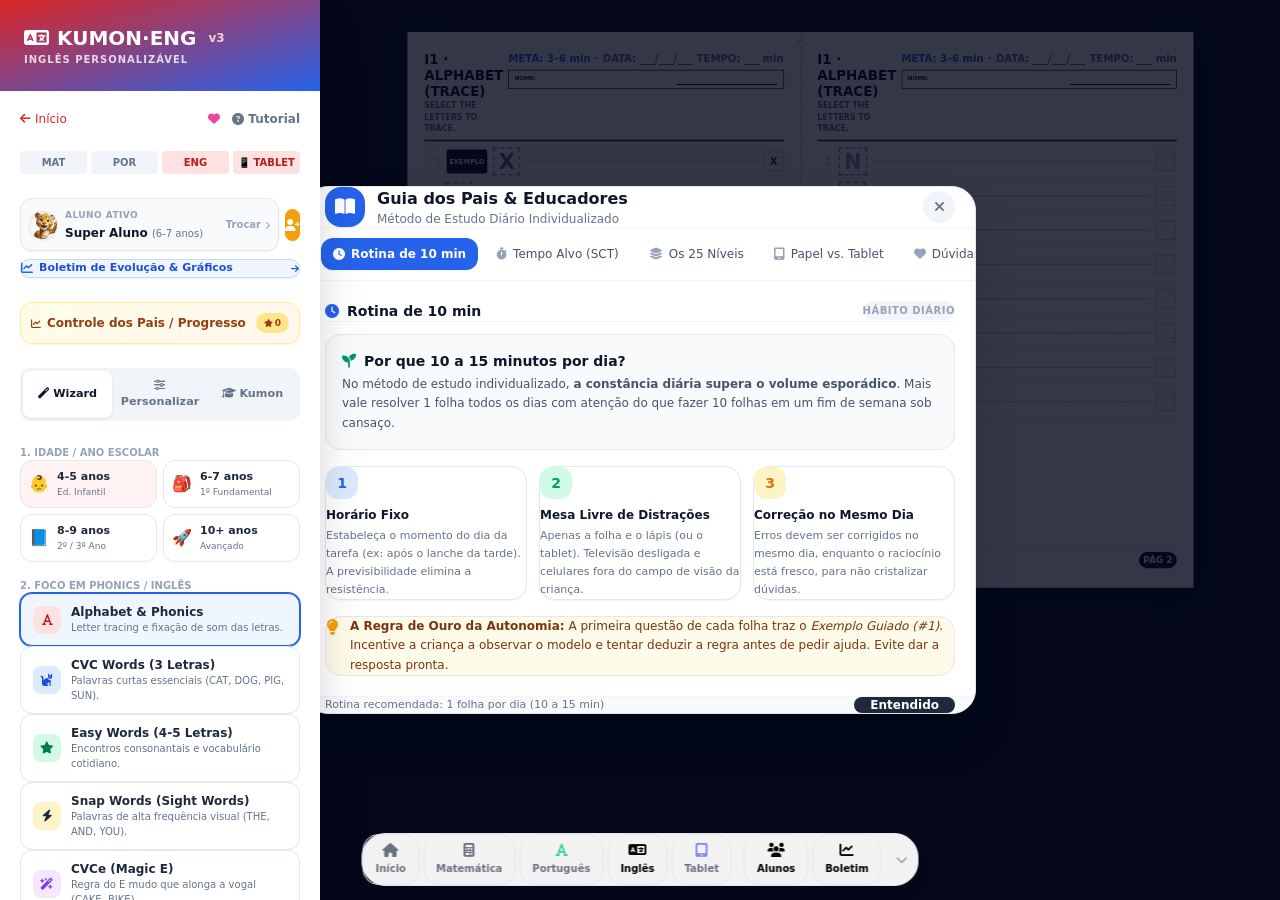
==== commit 4d621eb7: "feat(pedagogia): implementa modo de fonte bastao opcional no tablet e folhas A4 (BNCC EF01LP11)" ====
--- a/ingles.html
+++ b/ingles.html
@@ -213,6 +213,12 @@
                             <button onclick="adjustZoom(0.1)" class="bg-white border w-6 h-6 rounded" aria-label="Aumentar zoom"><i class="fas fa-plus"></i></button>
                         </div>
                     </div>
+                    <div class="flex items-center justify-between pt-2 border-t border-slate-200">
+                        <label for="fontBastaoCheckbox" class="text-xs font-semibold text-slate-700 flex items-center gap-1.5 cursor-pointer" title="Letra de imprensa maiúscula recomendada para Educação Infantil (BNCC EF01LP11)">
+                            <i class="fas fa-font text-red-600"></i> Fonte Bastão (Caixa Alta)
+                        </label>
+                        <input type="checkbox" id="fontBastaoCheckbox" onchange="toggleFontBastaoSheet(this.checked)" class="w-4 h-4 text-red-600 rounded border-gray-300 cursor-pointer focus:ring-red-500">
+                    </div>
                 </div>
             </div>
 
--- a/kumon.css
+++ b/kumon.css
@@ -489,12 +489,14 @@
 }
 
 .circle-placeholder {
-    width: 14px;
-    height: 14px;
-    border: 1px solid #94a3b8;
+    width: 16px;
+    height: 16px;
+    background-color: #fef08a;
+    border: 1.5px solid #d97706;
     border-radius: 9999px;
     display: inline-block;
-    margin-right: 2px;
+    margin-right: 3px;
+    vertical-align: middle;
 }
 
 .tens-block {
@@ -831,3 +833,193 @@
     align-items: center;
 }
 
+/* ============================================================
+   BOTÕES HERO DE ÁUDIO & TREINO AUDITIVO INFANTIL
+   ============================================================ */
+.grid-cols-2 {
+    display: grid !important;
+    grid-template-columns: repeat(2, minmax(0, 1fr)) !important;
+}
+
+.btn-speech-hero {
+    display: inline-flex !important;
+    align-items: center !important;
+    justify-content: center !important;
+    gap: 0.625rem !important;
+    padding: 0.75rem 1.5rem !important;
+    border-radius: 1rem !important;
+    font-weight: 900 !important;
+    font-size: 1rem !important;
+    color: #ffffff !important;
+    box-shadow: 0 4px 10px rgba(0, 0, 0, 0.12) !important;
+    cursor: pointer !important;
+    transition: all 0.2s ease !important;
+    border: none !important;
+    outline: none !important;
+    user-select: none !important;
+    -webkit-tap-highlight-color: transparent !important;
+}
+.btn-speech-hero:active {
+    transform: scale(0.96) !important;
+}
+.btn-speech-emerald {
+    background: linear-gradient(135deg, #059669 0%, #0d9488 100%) !important;
+}
+.btn-speech-emerald:hover {
+    background: linear-gradient(135deg, #047857 0%, #0f766e 100%) !important;
+}
+.btn-speech-blue {
+    background: linear-gradient(135deg, #2563eb 0%, #4f46e5 100%) !important;
+}
+.btn-speech-blue:hover {
+    background: linear-gradient(135deg, #1d4ed8 0%, #4338ca 100%) !important;
+}
+.btn-speech-indigo {
+    background: linear-gradient(135deg, #4f46e5 0%, #7c3aed 100%) !important;
+}
+.btn-speech-indigo:hover {
+    background: linear-gradient(135deg, #4338ca 0%, #6d28d9 100%) !important;
+}
+.btn-speech-purple {
+    background: linear-gradient(135deg, #7c3aed 0%, #db2777 100%) !important;
+}
+.btn-speech-purple:hover {
+    background: linear-gradient(135deg, #6d28d9 0%, #be185d 100%) !important;
+}
+.btn-speech-badge {
+    font-size: 0.7rem !important;
+    background-color: rgba(255, 255, 255, 0.25) !important;
+    color: #ffffff !important;
+    padding: 0.15rem 0.6rem !important;
+    border-radius: 9999px !important;
+    font-weight: 800 !important;
+    letter-spacing: 0.03em !important;
+    display: inline-flex !important;
+    align-items: center !important;
+    gap: 0.25rem !important;
+}
+
+/* ============================================================
+   KUMON 4.2: WIZARD RESPONSIVO ANTI-ESTOURO & TOUCH FIRST
+   ============================================================ */
+.wizard-card-modal {
+    max-height: min(88vh, 660px) !important;
+    display: flex !important;
+    flex-direction: column !important;
+    width: 100% !important;
+    max-width: 36rem !important;
+    border-radius: 1.5rem !important;
+    box-shadow: 0 25px 50px -12px rgba(0, 0, 0, 0.25) !important;
+    overflow: hidden !important;
+    margin: auto !important;
+    position: relative !important;
+}
+
+.wizard-level-grid {
+    display: grid !important;
+    grid-template-columns: repeat(2, minmax(0, 1fr)) !important;
+    gap: 8px !important;
+    padding: 2px !important;
+}
+
+@media (max-width: 440px) {
+    .wizard-level-grid {
+        grid-template-columns: 1fr !important;
+        gap: 6px !important;
+    }
+}
+
+.wizard-scroll-area {
+    flex: 1 1 auto !important;
+    min-height: 0 !important;
+    max-height: 52vh !important;
+    overflow-y: auto !important;
+    -webkit-overflow-scrolling: touch !important;
+    scrollbar-width: thin !important;
+    padding-right: 4px !important;
+    padding-bottom: 8px !important;
+    position: relative !important;
+}
+
+/* Scrollbar visível e elegante para WebKit */
+.wizard-scroll-area::-webkit-scrollbar {
+    width: 6px !important;
+}
+.wizard-scroll-area::-webkit-scrollbar-track {
+    background: rgba(0, 0, 0, 0.04) !important;
+    border-radius: 9999px !important;
+}
+.wizard-scroll-area::-webkit-scrollbar-thumb {
+    background: #cbd5e1 !important;
+    border-radius: 9999px !important;
+    border: 1px solid rgba(255, 255, 255, 0.6) !important;
+}
+.wizard-scroll-area::-webkit-scrollbar-thumb:hover {
+    background: #94a3b8 !important;
+}
+
+/* Indicador visual inferior de rolagem contínua */
+.scroll-cue-wrapper {
+    position: relative !important;
+    display: flex !important;
+    flex-direction: column !important;
+    min-height: 0 !important;
+    flex: 1 1 auto !important;
+}
+
+.scroll-cue-shadow {
+    position: absolute !important;
+    bottom: 0 !important;
+    left: 0 !important;
+    right: 0 !important;
+    height: 18px !important;
+    background: linear-gradient(to top, rgba(255, 255, 255, 0.9) 0%, rgba(255, 255, 255, 0) 100%) !important;
+    pointer-events: none !important;
+    z-index: 5 !important;
+    transition: opacity 0.2s ease !important;
+}
+
+/* Touch targets ergonômicos e microinterações táteis */
+.wizard-level-btn {
+    min-height: 50px !important;
+    display: flex !important;
+    align-items: center !important;
+    user-select: none !important;
+    -webkit-tap-highlight-color: transparent !important;
+    transition: transform 0.15s ease, box-shadow 0.15s ease, background-color 0.15s ease !important;
+}
+.wizard-level-btn:active {
+    transform: scale(0.97) !important;
+}
+
+.touch-target-safe {
+    min-height: 44px !important;
+    min-width: 44px !important;
+}
+
+/* ===== MODO FONTE BASTÃO ESCOLAR (CAIXA ALTA / ED. INFANTIL BNCC EF01LP11) ===== */
+#a4-sheet.bastao-sheet-mode,
+#a4-sheet.bastao-sheet-mode .half-page,
+#a4-sheet.bastao-sheet-mode .instruction-text,
+#a4-sheet.bastao-sheet-mode .problem-text,
+#a4-sheet.bastao-sheet-mode .word-reading,
+#a4-sheet.bastao-sheet-mode .sentence-reading,
+#a4-sheet.bastao-sheet-mode .trace-word,
+#a4-sheet.bastao-sheet-mode span,
+#a4-sheet.bastao-sheet-mode p,
+#a4-sheet.bastao-sheet-mode h1,
+#a4-sheet.bastao-sheet-mode h2,
+#a4-sheet.bastao-sheet-mode h3 {
+    font-family: 'Century Gothic', 'Nunito', 'Quicksand', -apple-system, BlinkMacSystemFont, 'Segoe UI', Roboto, sans-serif !important;
+    text-transform: uppercase !important;
+    letter-spacing: 0.05em;
+}
+
+#a4-sheet.bastao-sheet-mode .name-field,
+#a4-sheet.bastao-sheet-mode .date-field,
+#a4-sheet.bastao-sheet-mode .meta-info,
+#a4-sheet.bastao-sheet-mode .score-box {
+    text-transform: uppercase !important;
+}
+
+
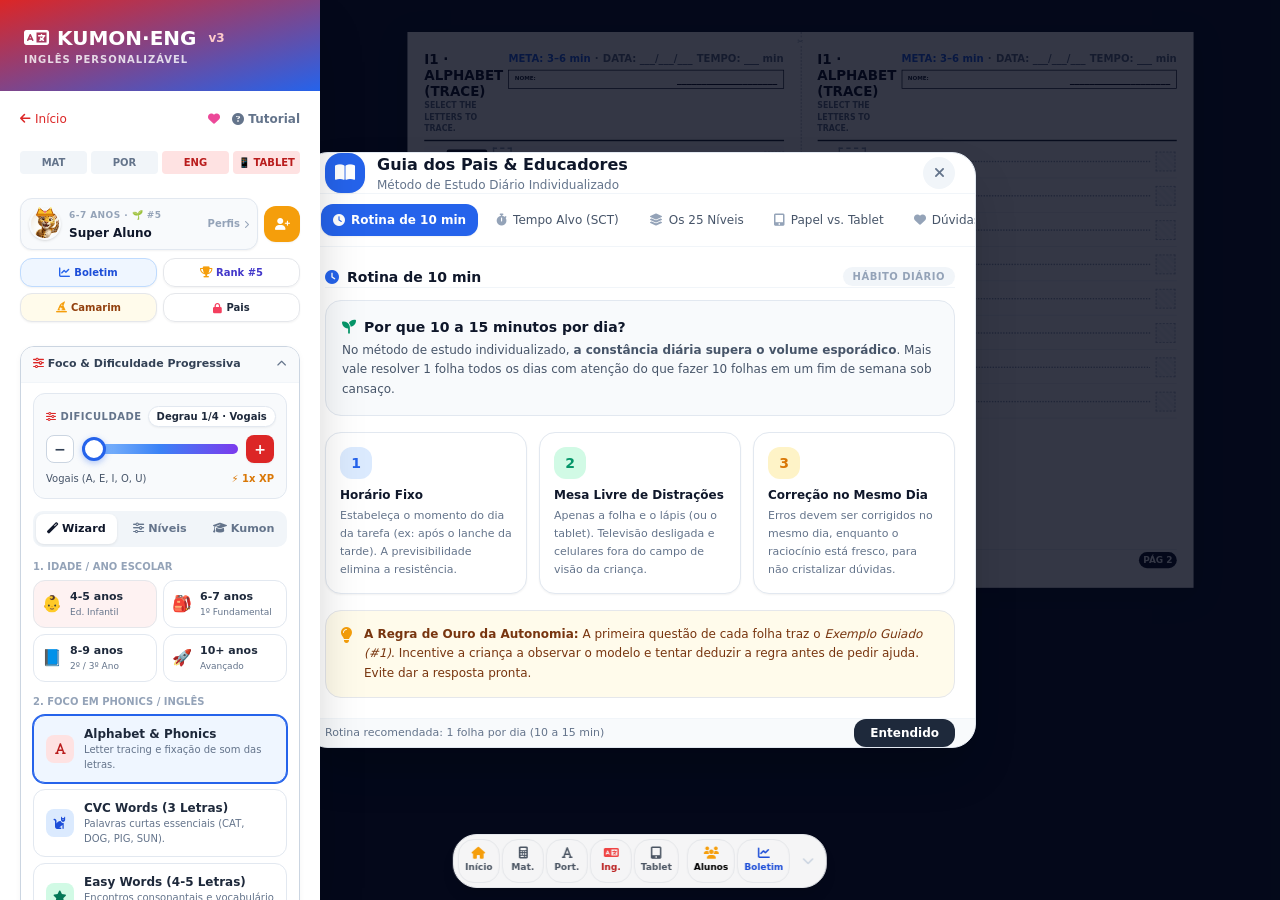
==== commit 89bf575d: "feat(kumongen-4.5.1): adaptive progression, parent area, print spool & Sprint 5.1 hardening" ====
--- a/ingles.html
+++ b/ingles.html
@@ -49,143 +49,161 @@
         <!-- Seletor de Aluno Ativo -->
         <div id="studentSelectorWidget"></div>
 
-        <!-- Scoreboard Widget -->
-        <div id="scoreboardWidget"></div>
-
-        <!-- Tabs KumonGen 3.0 -->
-        <div class="kumon-tabs">
-            <button id="tab-btn-wizard" class="kumon-tab-btn active" onclick="switchEngTab('wizard')">
-                <i class="fas fa-magic"></i> Wizard
-            </button>
-            <button id="tab-btn-personalizar" class="kumon-tab-btn" onclick="switchEngTab('personalizar')">
-                <i class="fas fa-sliders-h"></i> Personalizar
-            </button>
-            <button id="tab-btn-pedagogia" class="kumon-tab-btn" onclick="switchEngTab('pedagogia')">
-                <i class="fas fa-graduation-cap"></i> Kumon
-            </button>
-        </div>
-
-        <!-- ABA 1: WIZARD RÁPIDO PARA PAIS -->
-        <div id="panel-wizard" class="space-y-4">
-            <div>
-                <label class="text-[10px] font-black text-slate-400 uppercase block mb-1.5">1. Idade / Ano Escolar</label>
-                <div class="grid grid-cols-2 gap-1.5">
-                    <button type="button" class="wizard-age-btn active p-2 rounded-xl border border-red-600 bg-red-50 hover:border-red-700 text-left transition flex items-center gap-2" onclick="selectEngWizardAge('age_4_5', this)">
-                        <span class="text-base">👶</span>
-                        <div class="min-w-0">
-                            <div class="text-[11px] font-bold text-slate-800 leading-tight">4-5 anos</div>
-                            <div class="text-[9px] text-slate-500 leading-tight">Ed. Infantil</div>
+        <!-- Gaveta 1 (Aberta): Foco, Nível & Slider de Dificuldade -->
+        <details class="kumon-accordion" open>
+            <summary>
+                <span><i class="fas fa-sliders-h text-red-600 mr-1.5"></i> Foco & Dificuldade Progressiva</span>
+                <i class="fas fa-chevron-down accordion-chevron"></i>
+            </summary>
+            <div class="kumon-accordion-body space-y-3">
+                <!-- Slider Dinâmico Sincronizado com Tablet -->
+                <div id="pcDifficultySliderContainer"></div>
+
+                <!-- Tabs KumonGen 3.0 -->
+                <div class="kumon-tabs">
+                    <button id="tab-btn-wizard" class="kumon-tab-btn active" onclick="switchEngTab('wizard')">
+                        <i class="fas fa-magic"></i> Wizard
+                    </button>
+                    <button id="tab-btn-personalizar" class="kumon-tab-btn" onclick="switchEngTab('personalizar')">
+                        <i class="fas fa-sliders-h"></i> Níveis
+                    </button>
+                    <button id="tab-btn-pedagogia" class="kumon-tab-btn" onclick="switchEngTab('pedagogia')">
+                        <i class="fas fa-graduation-cap"></i> Kumon
+                    </button>
+                </div>
+
+                <!-- ABA 1: WIZARD RÁPIDO PARA PAIS -->
+                <div id="panel-wizard" class="space-y-3">
+                    <div>
+                        <label class="text-[10px] font-black text-slate-400 uppercase block mb-1.5">1. Idade / Ano Escolar</label>
+                        <div class="grid grid-cols-2 gap-1.5">
+                            <button type="button" class="wizard-age-btn active p-2 rounded-xl border border-red-600 bg-red-50 hover:border-red-700 text-left transition flex items-center gap-2" onclick="selectEngWizardAge('age_4_5', this)">
+                                <span class="text-base">👶</span>
+                                <div class="min-w-0">
+                                    <div class="text-[11px] font-bold text-slate-800 leading-tight">4-5 anos</div>
+                                    <div class="text-[9px] text-slate-500 leading-tight">Ed. Infantil</div>
+                                </div>
+                            </button>
+                            <button type="button" class="wizard-age-btn p-2 rounded-xl border border-slate-200 bg-white hover:border-slate-300 text-left transition flex items-center gap-2" onclick="selectEngWizardAge('age_6_7', this)">
+                                <span class="text-base">🎒</span>
+                                <div class="min-w-0">
+                                    <div class="text-[11px] font-bold text-slate-800 leading-tight">6-7 anos</div>
+                                    <div class="text-[9px] text-slate-500 leading-tight">1º Fundamental</div>
+                                </div>
+                            </button>
+                            <button type="button" class="wizard-age-btn p-2 rounded-xl border border-slate-200 bg-white hover:border-slate-300 text-left transition flex items-center gap-2" onclick="selectEngWizardAge('age_8_9', this)">
+                                <span class="text-base">📘</span>
+                                <div class="min-w-0">
+                                    <div class="text-[11px] font-bold text-slate-800 leading-tight">8-9 anos</div>
+                                    <div class="text-[9px] text-slate-500 leading-tight">2º / 3º Ano</div>
+                                </div>
+                            </button>
+                            <button type="button" class="wizard-age-btn p-2 rounded-xl border border-slate-200 bg-white hover:border-slate-300 text-left transition flex items-center gap-2" onclick="selectEngWizardAge('age_10_plus', this)">
+                                <span class="text-base">🚀</span>
+                                <div class="min-w-0">
+                                    <div class="text-[11px] font-bold text-slate-800 leading-tight">10+ anos</div>
+                                    <div class="text-[9px] text-slate-500 leading-tight">Avançado</div>
+                                </div>
+                            </button>
                         </div>
-                    </button>
-                    <button type="button" class="wizard-age-btn p-2 rounded-xl border border-slate-200 bg-white hover:border-slate-300 text-left transition flex items-center gap-2" onclick="selectEngWizardAge('age_6_7', this)">
-                        <span class="text-base">🎒</span>
-                        <div class="min-w-0">
-                            <div class="text-[11px] font-bold text-slate-800 leading-tight">6-7 anos</div>
-                            <div class="text-[9px] text-slate-500 leading-tight">1º Fundamental</div>
+                    </div>
+
+                    <div>
+                        <label class="text-[10px] font-black text-slate-400 uppercase block mb-1.5">2. Foco em Phonics / Inglês</label>
+                        <div class="space-y-1.5">
+                            <div class="kumon-wizard-card active" onclick="selectEngWizardGoal('i1', this)">
+                                <div class="w-7 h-7 rounded-lg bg-red-100 text-red-700 flex items-center justify-center font-bold text-xs flex-shrink-0">
+                                    <i class="fas fa-font"></i>
+                                </div>
+                                <div>
+                                    <div class="font-bold text-xs text-slate-800">Alphabet & Phonics</div>
+                                    <div class="text-[10px] text-slate-500">Letter tracing e fixação de som das letras.</div>
+                                </div>
+                            </div>
+
+                            <div class="kumon-wizard-card" onclick="selectEngWizardGoal('i2', this)">
+                                <div class="w-7 h-7 rounded-lg bg-blue-100 text-blue-700 flex items-center justify-center font-bold text-xs flex-shrink-0">
+                                    <i class="fas fa-cat"></i>
+                                </div>
+                                <div>
+                                    <div class="font-bold text-xs text-slate-800">CVC Words (3 Letras)</div>
+                                    <div class="text-[10px] text-slate-500">Palavras curtas essenciais (CAT, DOG, PIG, SUN).</div>
+                                </div>
+                            </div>
+
+                            <div class="kumon-wizard-card" onclick="selectEngWizardGoal('i3', this)">
+                                <div class="w-7 h-7 rounded-lg bg-emerald-100 text-emerald-700 flex items-center justify-center font-bold text-xs flex-shrink-0">
+                                    <i class="fas fa-star"></i>
+                                </div>
+                                <div>
+                                    <div class="font-bold text-xs text-slate-800">Easy Words (4-5 Letras)</div>
+                                    <div class="text-[10px] text-slate-500">Encontros consonantais e vocabulário cotidiano.</div>
+                                </div>
+                            </div>
+
+                            <div class="kumon-wizard-card" onclick="selectEngWizardGoal('i4', this)">
+                                <div class="w-7 h-7 rounded-lg bg-amber-100 text-amber-700 flex items-center justify-center font-bold text-xs flex-shrink-0">
+                                    <i class="fas fa-bolt"></i>
+                                </div>
+                                <div>
+                                    <div class="font-bold text-xs text-slate-800">Snap Words (Sight Words)</div>
+                                    <div class="text-[10px] text-slate-500">Palavras de alta frequência visual (THE, AND, YOU).</div>
+                                </div>
+                            </div>
+
+                            <div class="kumon-wizard-card" onclick="selectEngWizardGoal('i5', this)">
+                                <div class="w-7 h-7 rounded-lg bg-purple-100 text-purple-700 flex items-center justify-center font-bold text-xs flex-shrink-0">
+                                    <i class="fas fa-wand-magic-sparkles"></i>
+                                </div>
+                                <div>
+                                    <div class="font-bold text-xs text-slate-800">CVCe (Magic E)</div>
+                                    <div class="text-[10px] text-slate-500">Regra do E mudo que alonga a vogal (CAKE, BIKE).</div>
+                                </div>
+                            </div>
                         </div>
-                    </button>
-                    <button type="button" class="wizard-age-btn p-2 rounded-xl border border-slate-200 bg-white hover:border-slate-300 text-left transition flex items-center gap-2" onclick="selectEngWizardAge('age_8_9', this)">
-                        <span class="text-base">📘</span>
-                        <div class="min-w-0">
-                            <div class="text-[11px] font-bold text-slate-800 leading-tight">8-9 anos</div>
-                            <div class="text-[9px] text-slate-500 leading-tight">2º / 3º Ano</div>
+                    </div>
+
+                    <div>
+                        <label class="text-[10px] font-black text-slate-400 uppercase block mb-1.5">3. Ritmo da Rotina Diária</label>
+                        <div class="grid grid-cols-3 gap-1.5 text-center">
+                            <button type="button" class="wizard-pace-btn active p-2 rounded-xl border border-red-600 bg-red-50 text-red-800 text-[10px] font-bold" onclick="selectEngWizardPace(2, 8, this)">
+                                <span class="block text-xs font-black">1 Folha</span>
+                                10 min (Kumon)
+                            </button>
+                            <button type="button" class="wizard-pace-btn p-2 rounded-xl border border-slate-200 bg-white text-slate-600 text-[10px] font-bold" onclick="selectEngWizardPace(4, 8, this)">
+                                <span class="block text-xs font-black">2 Folhas</span>
+                                Treino duplo
+                            </button>
+                            <button type="button" class="wizard-pace-btn p-2 rounded-xl border border-slate-200 bg-white text-slate-600 text-[10px] font-bold" onclick="selectEngWizardPace(8, 8, this)">
+                                <span class="block text-xs font-black">4 Folhas</span>
+                                Semanal
+                            </button>
                         </div>
-                    </button>
-                    <button type="button" class="wizard-age-btn p-2 rounded-xl border border-slate-200 bg-white hover:border-slate-300 text-left transition flex items-center gap-2" onclick="selectEngWizardAge('age_10_plus', this)">
-                        <span class="text-base">🚀</span>
-                        <div class="min-w-0">
-                            <div class="text-[11px] font-bold text-slate-800 leading-tight">10+ anos</div>
-                            <div class="text-[9px] text-slate-500 leading-tight">Avançado</div>
-                        </div>
-                    </button>
-                </div>
-            </div>
-
-            <div>
-                <label class="text-[10px] font-black text-slate-400 uppercase block mb-1.5">2. Foco em Phonics / Inglês</label>
-                <div class="space-y-1.5">
-                    <div class="kumon-wizard-card active" onclick="selectEngWizardGoal('i1', this)">
-                        <div class="w-7 h-7 rounded-lg bg-red-100 text-red-700 flex items-center justify-center font-bold text-xs flex-shrink-0">
-                            <i class="fas fa-font"></i>
-                        </div>
-                        <div>
-                            <div class="font-bold text-xs text-slate-800">Alphabet & Phonics</div>
-                            <div class="text-[10px] text-slate-500">Letter tracing e fixação de som das letras.</div>
-                        </div>
-                    </div>
-
-                    <div class="kumon-wizard-card" onclick="selectEngWizardGoal('i2', this)">
-                        <div class="w-7 h-7 rounded-lg bg-blue-100 text-blue-700 flex items-center justify-center font-bold text-xs flex-shrink-0">
-                            <i class="fas fa-cat"></i>
-                        </div>
-                        <div>
-                            <div class="font-bold text-xs text-slate-800">CVC Words (3 Letras)</div>
-                            <div class="text-[10px] text-slate-500">Palavras curtas essenciais (CAT, DOG, PIG, SUN).</div>
-                        </div>
-                    </div>
-
-                    <div class="kumon-wizard-card" onclick="selectEngWizardGoal('i3', this)">
-                        <div class="w-7 h-7 rounded-lg bg-emerald-100 text-emerald-700 flex items-center justify-center font-bold text-xs flex-shrink-0">
-                            <i class="fas fa-star"></i>
-                        </div>
-                        <div>
-                            <div class="font-bold text-xs text-slate-800">Easy Words (4-5 Letras)</div>
-                            <div class="text-[10px] text-slate-500">Encontros consonantais e vocabulário cotidiano.</div>
-                        </div>
-                    </div>
-
-                    <div class="kumon-wizard-card" onclick="selectEngWizardGoal('i4', this)">
-                        <div class="w-7 h-7 rounded-lg bg-amber-100 text-amber-700 flex items-center justify-center font-bold text-xs flex-shrink-0">
-                            <i class="fas fa-bolt"></i>
-                        </div>
-                        <div>
-                            <div class="font-bold text-xs text-slate-800">Snap Words (Sight Words)</div>
-                            <div class="text-[10px] text-slate-500">Palavras de alta frequência visual (THE, AND, YOU).</div>
-                        </div>
-                    </div>
-
-                    <div class="kumon-wizard-card" onclick="selectEngWizardGoal('i5', this)">
-                        <div class="w-7 h-7 rounded-lg bg-purple-100 text-purple-700 flex items-center justify-center font-bold text-xs flex-shrink-0">
-                            <i class="fas fa-wand-magic-sparkles"></i>
-                        </div>
-                        <div>
-                            <div class="font-bold text-xs text-slate-800">CVCe (Magic E)</div>
-                            <div class="text-[10px] text-slate-500">Regra do E mudo que alonga a vogal (CAKE, BIKE).</div>
-                        </div>
-                    </div>
-                </div>
-            </div>
-
-            <div>
-                <label class="text-[10px] font-black text-slate-400 uppercase block mb-1.5">3. Ritmo da Rotina Diária</label>
-                <div class="grid grid-cols-3 gap-1.5 text-center">
-                    <button type="button" class="wizard-pace-btn active p-2 rounded-xl border border-red-600 bg-red-50 text-red-800 text-[10px] font-bold" onclick="selectEngWizardPace(2, 8, this)">
-                        <span class="block text-xs font-black">1 Folha</span>
-                        10 min (Kumon)
-                    </button>
-                    <button type="button" class="wizard-pace-btn p-2 rounded-xl border border-slate-200 bg-white text-slate-600 text-[10px] font-bold" onclick="selectEngWizardPace(4, 8, this)">
-                        <span class="block text-xs font-black">2 Folhas</span>
-                        Treino duplo
-                    </button>
-                    <button type="button" class="wizard-pace-btn p-2 rounded-xl border border-slate-200 bg-white text-slate-600 text-[10px] font-bold" onclick="selectEngWizardPace(8, 8, this)">
-                        <span class="block text-xs font-black">4 Folhas</span>
-                        Semanal
-                    </button>
-                </div>
-            </div>
-        </div>
-
-        <!-- ABA 2: PERSONALIZAÇÃO AVANÇADA -->
-        <div id="panel-personalizar" class="space-y-4 hidden">
-            <!-- Níveis -->
-            <div>
-                <label class="text-[10px] font-black text-slate-400 uppercase block mb-2">nível</label>
-                <div id="levelList" class="space-y-2 max-h-56 overflow-y-auto pr-1"></div>
-            </div>
-
-            <!-- Visual / repetição -->
-            <div>
-                <label class="text-[10px] font-black text-slate-400 uppercase block mb-2">visual</label>
+                    </div>
+                </div>
+
+                <!-- ABA 2: PERSONALIZAÇÃO -->
+                <div id="panel-personalizar" class="space-y-3 hidden">
+                    <div>
+                        <label class="text-[10px] font-black text-slate-400 uppercase block mb-2">nível (I1–I7)</label>
+                        <div id="levelList" class="space-y-2 max-h-52 overflow-y-auto pr-1"></div>
+                    </div>
+                </div>
+
+                <!-- ABA 3: PEDAGOGIA KUMON -->
+                <div id="panel-pedagogia" class="space-y-3 hidden">
+                    <div id="pedagogicalPanelContainer"></div>
+                </div>
+            </div>
+        </details>
+
+        <!-- Gaveta 2 (Recolhida): Layout A4 & Parâmetros Avançados -->
+        <details class="kumon-accordion">
+            <summary>
+                <span><i class="fas fa-cog text-slate-500 mr-1.5"></i> Layout A4, Fonte Bastão & Avançado</span>
+                <i class="fas fa-chevron-down accordion-chevron"></i>
+            </summary>
+            <div class="kumon-accordion-body space-y-3">
                 <div class="bg-slate-50 p-3 rounded-xl space-y-2.5">
                     <div class="flex items-center justify-between">
                         <label for="linesPerPage" class="text-xs">linhas/página</label>
@@ -220,19 +238,34 @@
                         <input type="checkbox" id="fontBastaoCheckbox" onchange="toggleFontBastaoSheet(this.checked)" class="w-4 h-4 text-red-600 rounded border-gray-300 cursor-pointer focus:ring-red-500">
                     </div>
                 </div>
-            </div>
-
-            <!-- Parâmetros dinâmicos -->
-            <div>
-                <label class="text-[10px] font-black text-slate-400 uppercase block mb-2">parâmetros avançados</label>
-                <div id="paramPanel" class="bg-slate-50 p-3 rounded-xl min-h-[100px] text-xs"></div>
-            </div>
-        </div>
-
-        <!-- ABA 3: PEDAGOGIA KUMON -->
-        <div id="panel-pedagogia" class="space-y-4 hidden">
-            <div id="pedagogicalPanelContainer"></div>
-        </div>
+                <div>
+                    <label class="text-[10px] font-black text-slate-400 uppercase block mb-1.5">parâmetros avançados</label>
+                    <div id="paramPanel" class="bg-slate-50 p-3 rounded-xl min-h-[80px] text-xs"></div>
+                </div>
+            </div>
+        </details>
+
+        <!-- Gaveta 2b (Recolhida): Montagem de Papel, Reforço & Turma -->
+        <details id="paperAssemblerAccordion" class="kumon-accordion">
+            <summary>
+                <span><i class="fas fa-print text-indigo-500 mr-1.5"></i> Montagem de Papel, Erros & Turma</span>
+                <i class="fas fa-chevron-down accordion-chevron"></i>
+            </summary>
+            <div class="kumon-accordion-body">
+                <div id="paperAssemblerContainer"></div>
+            </div>
+        </details>
+
+        <!-- Gaveta 3 (Recolhida): Controle dos Pais & Progresso -->
+        <details class="kumon-accordion">
+            <summary>
+                <span><i class="fas fa-user-shield text-amber-500 mr-1.5"></i> Controle dos Pais & Histórico</span>
+                <i class="fas fa-chevron-down accordion-chevron"></i>
+            </summary>
+            <div class="kumon-accordion-body">
+                <div id="scoreboardWidget"></div>
+            </div>
+        </details>
 
         <div class="border-t border-slate-100 pt-4 space-y-2">
             <button onclick="refreshPreview()" class="w-full flex items-center justify-center gap-2 bg-red-600 text-white p-3 rounded-xl hover:bg-red-700 font-bold text-sm shadow">
@@ -249,7 +282,7 @@
             <button onclick="generateWeeklyPackagePDF()" class="w-full flex items-center justify-center gap-2 bg-gradient-to-r from-amber-500 to-yellow-500 hover:from-amber-600 hover:to-yellow-600 text-slate-900 p-3.5 rounded-xl shadow font-black text-xs transition-transform transform active:scale-95">
                 <i class="fas fa-calendar-week text-slate-900"></i> PACOTE SEMANAL (5 DIAS EM 1 PDF)
             </button>
-            <a href="tablet.html?subject=ingles" class="w-full flex items-center justify-center gap-2 bg-rose-50 border-2 border-rose-200 text-rose-700 p-3 rounded-xl hover:bg-rose-100 font-bold text-xs shadow-sm transition-colors">
+            <a id="engPracticeTabletBtn" href="tablet.html?subject=ingles" class="w-full flex items-center justify-center gap-2 bg-rose-50 border-2 border-rose-200 text-rose-700 p-3 rounded-xl hover:bg-rose-100 font-bold text-xs shadow-sm transition-colors">
                 <i class="fas fa-tablet-alt text-rose-500"></i> Praticar este nível no Tablet
             </a>
         </div>
@@ -276,7 +309,9 @@
     </div>
 </main>
 
+<script src="progression-engine.js?v=4.0.0"></script>
 <script src="student-profiles.js?v=3.9.0"></script>
+<script src="avatar-wardrobe.js?v=3.9.0"></script>
 <script src="parent-guide.js?v=4.3.0"></script>
 <script src="gerador.js?v=3.9.0"></script>
 <script src="ingles.js?v=3.9.0"></script>
--- a/kumon.css
+++ b/kumon.css
@@ -283,26 +283,65 @@
     margin: 0mm;
 }
 
+#kumon-print-spool {
+    display: none;
+}
+
 @media print {
     html, body {
         width: 297mm !important;
-        height: 210mm !important;
+        height: auto !important;
         margin: 0 !important;
         padding: 0 !important;
         background: #ffffff !important;
-        overflow: hidden !important;
+        overflow: visible !important;
         -webkit-print-color-adjust: exact !important;
         print-color-adjust: exact !important;
     }
     
     /* Oculta interface e elementos não imprimíveis */
-    aside, nav, #nav-dock, .no-print,
+    aside, nav, #nav-dock, #kumonGlobalNavDock, .no-print,
     #print-tip-toast, #pdf-success-toast, #pdf-weekly-toast,
-    #kumonParentPinModal, #kumonTutorialModal, #kumonInlineEditModal, #kumonProfileModal {
+    #kumonParentPinModal, #kumonParentPasswordModal, #kumonTutorialModal, #kumonInlineEditModal, #kumonProfileModal,
+    #studentProfileManagerModal {
         display: none !important;
     }
 
-    /* Container de preview adaptado para ocupar exatamente 1 página A4 */
+    body.kumon-multiprint-active main,
+    body.kumon-multiprint-active #previewContainer {
+        display: none !important;
+    }
+
+    body.kumon-multiprint-active #kumon-print-spool {
+        display: block !important;
+        width: 297mm !important;
+        margin: 0 !important;
+        padding: 0 !important;
+        background: #ffffff !important;
+    }
+
+    .kumon-print-sheet {
+        background: #ffffff !important;
+        width: 297mm !important;
+        height: 210mm !important;
+        display: flex !important;
+        position: relative !important;
+        overflow: hidden !important;
+        margin: 0 auto !important;
+        padding: 0 !important;
+        box-sizing: border-box !important;
+        page-break-after: always !important;
+        break-after: page !important;
+        page-break-inside: avoid !important;
+        break-inside: avoid !important;
+    }
+
+    .kumon-print-sheet:last-child {
+        page-break-after: auto !important;
+        break-after: auto !important;
+    }
+
+    /* Container de preview adaptado caso imprima sem spool */
     main, #previewContainer {
         padding: 0 !important;
         margin: 0 !important;
@@ -767,27 +806,11 @@
         height: auto;
         position: static;
     }
-    main {
-        padding: 8px !important;
-        min-height: 400px;
-    }
-    #zoomContainer {
-        transform: none !important;
-        width: 100%;
-        height: auto;
-    }
-    #a4-sheet {
-        width: 100% !important;
-        height: auto !important;
-        aspect-ratio: 297 / 210;
-    }
-    .page {
-        padding: 15px 11px;
-    }
-    .exercise-row {
-        height: 28px;
-        line-height: 28px;
-        font-size: 0.9rem;
+    main#previewContainer {
+        padding: 12px 8px 80px 8px !important;
+        min-height: 300px;
+        overflow-x: hidden !important;
+        justify-content: flex-start !important;
     }
 }
 
@@ -1022,4 +1045,290 @@
     text-transform: uppercase !important;
 }
 
-
+/* ============================================================
+   KUMON GEN 3.0: POLYFILL DE UTILITÁRIOS TAILWIND V3 AUSENTES
+   Garante zero colapso de espaçamento, tamanho e gradiente offline
+   ============================================================ */
+.gap-0\.5 { gap: 0.125rem !important; }
+.gap-1\.5 { gap: 0.375rem !important; }
+.gap-2\.5 { gap: 0.625rem !important; }
+.gap-3\.5 { gap: 0.875rem !important; }
+.gap-5 { gap: 1.25rem !important; }
+
+.p-0\.5 { padding: 0.125rem !important; }
+.p-1\.5 { padding: 0.375rem !important; }
+.p-2\.5 { padding: 0.625rem !important; }
+.p-3\.5 { padding: 0.875rem !important; }
+.p-5 { padding: 1.25rem !important; }
+.p-7 { padding: 1.75rem !important; }
+
+.px-1\.5 { padding-left: 0.375rem !important; padding-right: 0.375rem !important; }
+.px-2\.5 { padding-left: 0.625rem !important; padding-right: 0.625rem !important; }
+.px-3\.5 { padding-left: 0.875rem !important; padding-right: 0.875rem !important; }
+.py-0\.5 { padding-top: 0.125rem !important; padding-bottom: 0.125rem !important; }
+.py-1\.5 { padding-top: 0.375rem !important; padding-bottom: 0.375rem !important; }
+.py-2\.5 { padding-top: 0.625rem !important; padding-bottom: 0.625rem !important; }
+.py-3\.5 { padding-top: 0.875rem !important; padding-bottom: 0.875rem !important; }
+
+.mt-0\.5 { margin-top: 0.125rem !important; }
+.mt-1\.5 { margin-top: 0.375rem !important; }
+.mt-2\.5 { margin-top: 0.625rem !important; }
+.mt-3\.5 { margin-top: 0.875rem !important; }
+.mb-0\.5 { margin-bottom: 0.125rem !important; }
+.mb-1\.5 { margin-bottom: 0.375rem !important; }
+.mb-2\.5 { margin-bottom: 0.625rem !important; }
+.mb-3\.5 { margin-bottom: 0.875rem !important; }
+.ml-0\.5 { margin-left: 0.125rem !important; }
+.mx-0\.5 { margin-left: 0.125rem !important; margin-right: 0.125rem !important; }
+
+.space-y-1\.5 > :not([hidden]) ~ :not([hidden]) { margin-top: 0.375rem !important; }
+.space-y-2 > :not([hidden]) ~ :not([hidden]) { margin-top: 0.5rem !important; }
+.space-y-2\.5 > :not([hidden]) ~ :not([hidden]) { margin-top: 0.625rem !important; }
+.space-y-3 > :not([hidden]) ~ :not([hidden]) { margin-top: 0.75rem !important; }
+.space-y-4 > :not([hidden]) ~ :not([hidden]) { margin-top: 1rem !important; }
+.space-y-5 > :not([hidden]) ~ :not([hidden]) { margin-top: 1.25rem !important; }
+.space-y-6 > :not([hidden]) ~ :not([hidden]) { margin-top: 1.5rem !important; }
+
+.w-7 { width: 1.75rem !important; }
+.h-7 { height: 1.75rem !important; }
+.w-9 { width: 2.25rem !important; }
+.h-9 { height: 2.25rem !important; }
+.w-11 { width: 2.75rem !important; }
+.h-11 { height: 2.75rem !important; }
+.w-13 { width: 3.25rem !important; }
+.h-13 { height: 3.25rem !important; }
+.w-14 { width: 3.5rem !important; }
+.h-14 { height: 3.5rem !important; }
+
+.max-w-xs { max-width: 20rem !important; }
+.max-w-sm { max-width: 24rem !important; }
+.max-w-md { max-width: 28rem !important; }
+.max-w-lg { max-width: 32rem !important; }
+.max-w-xl { max-width: 36rem !important; }
+.max-w-2xl { max-width: 42rem !important; }
+.max-w-4xl { max-width: 56rem !important; }
+.max-w-5xl { max-width: 64rem !important; }
+
+.rounded-2xl { border-radius: 1rem !important; }
+.rounded-3xl { border-radius: 1.5rem !important; }
+
+.grid-cols-3 { display: grid !important; grid-template-columns: repeat(3, minmax(0, 1fr)) !important; }
+.grid-cols-4 { display: grid !important; grid-template-columns: repeat(4, minmax(0, 1fr)) !important; }
+
+.bg-white\/10 { background-color: rgba(255, 255, 255, 0.1) !important; }
+.bg-white\/20 { background-color: rgba(255, 255, 255, 0.2) !important; }
+.border-white\/10 { border-color: rgba(255, 255, 255, 0.1) !important; }
+.border-white\/20 { border-color: rgba(255, 255, 255, 0.2) !important; }
+
+.from-indigo-500.to-purple-600 { background-image: linear-gradient(to right, #6366f1, #9333ea) !important; }
+.from-blue-600.to-indigo-600 { background-image: linear-gradient(to right, #2563eb, #4f46e5) !important; }
+.from-blue-600.to-blue-400 { background-image: linear-gradient(to bottom right, #2563eb, #60a5fa) !important; }
+.from-amber-400.to-orange-500 { background-image: linear-gradient(to top right, #fbbf24, #f97316) !important; }
+.from-amber-500.to-yellow-500 { background-image: linear-gradient(to right, #f59e0b, #eab308) !important; }
+.from-amber-500.to-orange-600 { background-image: linear-gradient(to right, #f59e0b, #ea580c) !important; }
+.from-emerald-500.to-teal-500 { background-image: linear-gradient(to top right, #10b981, #14b8a6) !important; }
+.from-emerald-500.to-emerald-600 { background-image: linear-gradient(to bottom, #10b981, #059669) !important; }
+.from-pink-500.to-rose-500 { background-image: linear-gradient(to top right, #ec4899, #f43f5e) !important; }
+.from-cyan-400.to-blue-500 { background-image: linear-gradient(to top right, #22d3ee, #3b82f6) !important; }
+
+/* Otimização Paisagem Mobile para o TaskWizard (ex: 844x390) */
+@media (max-height: 460px) and (orientation: landscape) {
+    .wizard-card-modal {
+        max-height: 94vh !important;
+        padding: 10px 14px !important;
+    }
+    .wizard-subject-grid {
+        display: grid !important;
+        grid-template-columns: repeat(3, minmax(0, 1fr)) !important;
+        gap: 8px !important;
+    }
+    .wizard-subject-grid .wizard-subject-btn {
+        flex-direction: column !important;
+        text-align: center !important;
+        align-items: center !important;
+        justify-content: center !important;
+        padding: 8px 6px !important;
+        gap: 4px !important;
+    }
+    .wizard-subject-grid .wizard-subject-btn > div > div:first-child {
+        justify-content: center !important;
+        flex-wrap: wrap !important;
+    }
+    .wizard-subject-grid .wizard-subject-btn .truncate,
+    .wizard-subject-grid .wizard-subject-btn .fa-chevron-right {
+        display: none !important;
+    }
+}
+
+/* Modo Zen: Oculta relógio visível para crianças ansiosas mantendo SCT nos bastidores */
+body[data-zen-mode="true"] #timerBadge,
+body[data-zen-mode="true"] #sctTimerDisplay {
+    background-color: #f0fdf4 !important;
+    color: #15803d !important;
+    border: 1px solid #bbf7d0 !important;
+}
+body[data-zen-mode="true"] #timerDisplay,
+body[data-zen-mode="true"] #sctTimerDisplay span {
+    display: none !important;
+}
+body[data-zen-mode="true"] #timerBadge::after,
+body[data-zen-mode="true"] #sctTimerDisplay::after {
+    content: "Zen 🌿";
+    font-size: 11px;
+    font-weight: 800;
+}
+
+/* Avatar Composed Wrapper (Camarim do Mascote) */
+.kumon-avatar-composed {
+    position: relative;
+    display: inline-block;
+    width: 100%;
+    height: 100%;
+    border-radius: 9999px;
+}
+.kumon-avatar-composed .avatar-base-img {
+    width: 100%;
+    height: 100%;
+    border-radius: 9999px;
+    object-fit: cover;
+    display: block;
+    position: relative;
+    z-index: 2;
+}
+.kumon-avatar-composed .avatar-layer-svg {
+    position: absolute;
+    inset: -18%;
+    width: 136%;
+    height: 136%;
+    pointer-events: none;
+    overflow: visible;
+}
+.kumon-avatar-composed .avatar-layer-aura { z-index: 1; }
+.kumon-avatar-composed .avatar-layer-outfit { z-index: 3; }
+.kumon-avatar-composed .avatar-layer-glasses { z-index: 4; }
+.kumon-avatar-composed .avatar-layer-hat { z-index: 5; }
+
+/* ============================================================
+   KUMONGEN 4.0 — SLIDERS DE DIFICULDADE & GAVETAS (TABLET + PC)
+   ============================================================ */
+.kumon-difficulty-slider {
+    -webkit-appearance: none;
+    appearance: none;
+    width: 100%;
+    height: 10px;
+    border-radius: 999px;
+    background: linear-gradient(90deg, #93c5fd 0%, #3b82f6 50%, #7c3aed 100%);
+    outline: none;
+    cursor: pointer;
+}
+.kumon-difficulty-slider::-webkit-slider-thumb {
+    -webkit-appearance: none;
+    appearance: none;
+    width: 24px;
+    height: 24px;
+    border-radius: 999px;
+    background: #ffffff;
+    border: 3px solid #2563eb;
+    box-shadow: 0 2px 6px rgba(37, 99, 235, 0.35);
+    cursor: grab;
+    transition: transform 0.15s ease;
+}
+.kumon-difficulty-slider::-webkit-slider-thumb:active {
+    cursor: grabbing;
+    transform: scale(1.12);
+}
+.kumon-difficulty-slider::-moz-range-thumb {
+    width: 22px;
+    height: 22px;
+    border-radius: 999px;
+    background: #ffffff;
+    border: 3px solid #2563eb;
+    box-shadow: 0 2px 6px rgba(37, 99, 235, 0.35);
+    cursor: grab;
+}
+
+/* Gavetas Sanfona Retráteis (Sidebar PC / Laptop) */
+.kumon-accordion {
+    border: 1px solid #e2e8f0;
+    border-radius: 14px;
+    background: #f8fafc;
+    overflow: hidden;
+    transition: border-color 0.2s ease, box-shadow 0.2s ease;
+}
+.kumon-accordion[open] {
+    background: #ffffff;
+    border-color: #cbd5e1;
+    box-shadow: 0 2px 6px rgba(15, 23, 42, 0.04);
+}
+.kumon-accordion > summary {
+    list-style: none;
+    cursor: pointer;
+    padding: 9px 12px;
+    font-size: 11px;
+    font-weight: 900;
+    color: #334155;
+    display: flex;
+    align-items: center;
+    justify-content: space-between;
+    user-select: none;
+    background: #f8fafc;
+}
+.kumon-accordion > summary::-webkit-details-marker {
+    display: none;
+}
+.kumon-accordion > summary .accordion-chevron {
+    transition: transform 0.2s ease;
+    font-size: 10px;
+    color: #64748b;
+}
+.kumon-accordion[open] > summary .accordion-chevron {
+    transform: rotate(180deg);
+}
+.kumon-accordion-body {
+    padding: 10px 12px 12px;
+    border-top: 1px solid #f1f5f9;
+}
+
+/* Gaveta Lateral Deslizante do Tablet (#tabletSettingsDrawer) */
+#tabletSettingsDrawerBackdrop {
+    position: fixed;
+    inset: 0;
+    z-index: 64;
+    background: rgba(15, 23, 42, 0.55);
+    backdrop-filter: blur(4px);
+    -webkit-backdrop-filter: blur(4px);
+    opacity: 0;
+    pointer-events: none;
+    transition: opacity 0.22s ease;
+}
+#tabletSettingsDrawerBackdrop.open {
+    opacity: 1;
+    pointer-events: auto;
+}
+#tabletSettingsDrawer {
+    position: fixed;
+    top: 0;
+    right: 0;
+    bottom: 0;
+    width: min(360px, 92vw);
+    max-width: 100vw;
+    z-index: 65;
+    background: #ffffff;
+    color: #0f172a;
+    box-shadow: -12px 0 35px rgba(15, 23, 42, 0.28);
+    border-left: 1px solid #e2e8f0;
+    transform: translateX(102%);
+    transition: transform 0.25s cubic-bezier(0.22, 1, 0.36, 1);
+    display: flex;
+    flex-direction: column;
+    box-sizing: border-box;
+    pointer-events: none;
+}
+#tabletSettingsDrawer.open {
+    transform: translateX(0);
+    pointer-events: auto;
+}
+
+
+
+
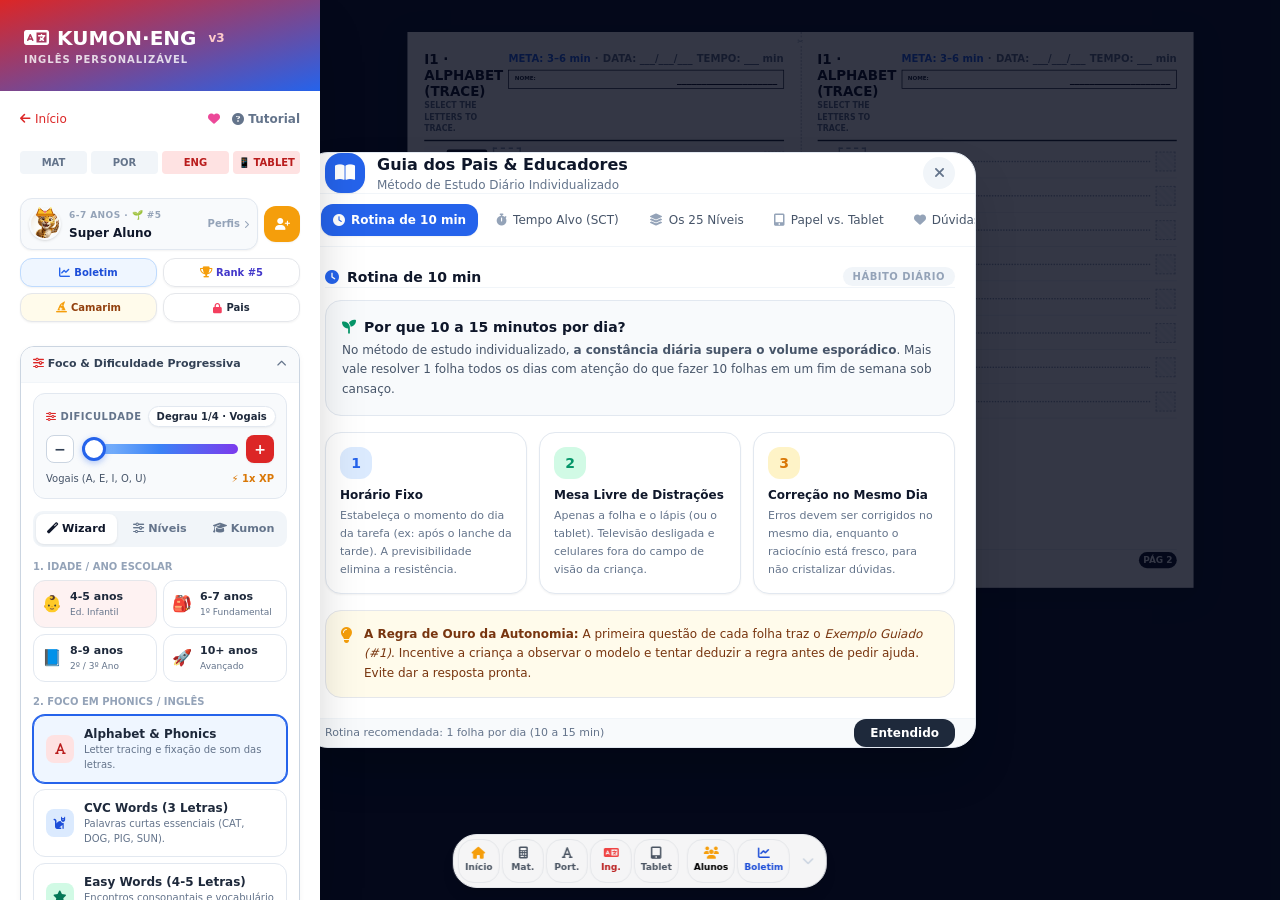
==== commit a2f6eb13: "feat(kumongen-4.6): graduated 4-stage vocabulary engine, theme filters & vertical editor" ====
--- a/ingles.html
+++ b/ingles.html
@@ -198,7 +198,7 @@
         </details>
 
         <!-- Gaveta 2 (Recolhida): Layout A4 & Parâmetros Avançados -->
-        <details class="kumon-accordion">
+        <details id="advancedAccordion" class="kumon-accordion">
             <summary>
                 <span><i class="fas fa-cog text-slate-500 mr-1.5"></i> Layout A4, Fonte Bastão & Avançado</span>
                 <i class="fas fa-chevron-down accordion-chevron"></i>
@@ -309,12 +309,13 @@
     </div>
 </main>
 
-<script src="progression-engine.js?v=4.0.0"></script>
-<script src="student-profiles.js?v=3.9.0"></script>
+<script src="progression-engine.js?v=4.6.0"></script>
+<script src="student-profiles.js?v=4.6.0"></script>
 <script src="avatar-wardrobe.js?v=3.9.0"></script>
 <script src="parent-guide.js?v=4.3.0"></script>
-<script src="gerador.js?v=3.9.0"></script>
-<script src="ingles.js?v=3.9.0"></script>
+<script src="gerador.js?v=4.6.0"></script>
+<script src="vocabulary-engine.js?v=4.6.0"></script>
+<script src="ingles.js?v=4.6.0"></script>
 <script src="nav-dock.js?v=3.9.0"></script>
 <script>
     window.addEventListener('resize', KumonGen.adjustPreviewScale);
--- a/kumon.css
+++ b/kumon.css
@@ -793,6 +793,26 @@
     max-width: 320px;
     height: 100vh;
     overflow-y: auto;
+    overflow-x: hidden;
+    box-sizing: border-box;
+}
+
+aside .flex-row-params {
+    flex-direction: column !important;
+    align-items: stretch !important;
+}
+
+aside #paramPanel,
+aside .kumon-accordion-body,
+aside .param-control {
+    min-width: 0;
+    max-width: 100%;
+    box-sizing: border-box;
+}
+
+aside #paramPanel:has(.vocab-manager-root) {
+    padding: 0 !important;
+    background: transparent !important;
 }
 
 /* ===== RESPONSIVO: MOBILE ===== */
@@ -1329,6 +1349,500 @@
     pointer-events: auto;
 }
 
-
-
-
+/* ============================================================
+   KUMONGEN 4.6 — GERENCIADOR VERTICAL DE VOCABULÁRIO & MODAL
+   Zero scroll horizontal na sidebar (320px) e mobile (390px)
+   ============================================================ */
+.vocab-manager-root {
+    display: flex;
+    flex-direction: column;
+    gap: 10px;
+    width: 100%;
+    min-width: 0;
+    max-width: 100%;
+    padding: 10px;
+    margin-top: 4px;
+    background: #f8fafc;
+    border: 1px solid #e2e8f0;
+    border-radius: 10px;
+    box-sizing: border-box;
+    overflow-x: hidden;
+}
+
+.vocab-stage-banner {
+    display: flex;
+    align-items: center;
+    justify-content: space-between;
+    gap: 8px;
+    padding: 8px 10px;
+    background: #ffffff;
+    border: 1px solid #e2e8f0;
+    border-radius: 8px;
+    min-width: 0;
+    box-sizing: border-box;
+}
+
+.vocab-stage-banner > div {
+    min-width: 0;
+    flex: 1 1 auto;
+}
+
+.vocab-stage-banner > div > div:first-child {
+    font-size: 10px;
+    line-height: 1.3;
+    font-weight: 800;
+    color: #64748b;
+    text-transform: uppercase;
+}
+
+.vocab-stage-banner > div > div:last-child {
+    font-size: 12px;
+    line-height: 1.35;
+    font-weight: 900;
+    color: #0f172a;
+    white-space: nowrap;
+    overflow: hidden;
+    text-overflow: ellipsis;
+}
+
+.vocab-expand-btn {
+    width: 30px;
+    height: 30px;
+    border-radius: 8px;
+    border: 1px solid #cbd5e1;
+    background: #f8fafc;
+    color: #334155;
+    cursor: pointer;
+    flex-shrink: 0;
+    display: inline-flex;
+    align-items: center;
+    justify-content: center;
+    font-size: 12px;
+    transition: background-color 0.15s ease, color 0.15s ease;
+}
+
+.vocab-expand-btn:hover {
+    background: #e2e8f0;
+    color: #0f172a;
+}
+
+.vocab-theme-chips-wrap {
+    display: flex;
+    flex-wrap: wrap;
+    gap: 4px;
+    width: 100%;
+    min-width: 0;
+}
+
+.vocab-theme-chip {
+    font-size: 10px;
+    font-weight: 700;
+    padding: 3px 7px;
+    border-radius: 9999px;
+    border: 1px solid #cbd5e1;
+    background: #ffffff;
+    color: #334155;
+    cursor: pointer;
+    line-height: 1.25;
+    transition: all 0.15s ease;
+    max-width: 100%;
+    white-space: nowrap;
+}
+
+.vocab-theme-chip:hover {
+    border-color: #94a3b8;
+    background: #f1f5f9;
+}
+
+.vocab-tabs-row {
+    display: grid;
+    grid-template-columns: repeat(2, minmax(0, 1fr));
+    gap: 4px;
+    background: #e2e8f0;
+    padding: 3px;
+    border-radius: 8px;
+    width: 100%;
+    box-sizing: border-box;
+}
+
+.vocab-tab-btn {
+    font-size: 11px;
+    font-weight: 800;
+    padding: 5px 6px;
+    border-radius: 6px;
+    border: none;
+    background: transparent;
+    color: #475569;
+    cursor: pointer;
+    text-align: center;
+    white-space: nowrap;
+    overflow: hidden;
+    text-overflow: ellipsis;
+    transition: background-color 0.15s ease, color 0.15s ease;
+}
+
+.vocab-tab-btn.active {
+    background: #ffffff;
+    color: #0f172a;
+    box-shadow: 0 1px 2px rgba(15, 23, 42, 0.08);
+}
+
+.vocab-search-wrap {
+    position: relative;
+    width: 100%;
+    min-width: 0;
+}
+
+.vocab-search-ico {
+    position: absolute;
+    left: 9px;
+    top: 50%;
+    transform: translateY(-50%);
+    font-size: 11px;
+    color: #94a3b8;
+    pointer-events: none;
+}
+
+.vocab-input {
+    width: 100%;
+    min-width: 0;
+    max-width: 100%;
+    box-sizing: border-box;
+    padding: 7px 9px;
+    font-size: 12px;
+    font-weight: 600;
+    color: #0f172a;
+    background: #ffffff;
+    border: 1px solid #cbd5e1;
+    border-radius: 7px;
+    outline: none;
+    transition: border-color 0.15s ease, box-shadow 0.15s ease;
+}
+
+.vocab-input::placeholder {
+    color: #94a3b8;
+    font-weight: 500;
+}
+
+.vocab-input:focus {
+    border-color: #3b82f6;
+    box-shadow: 0 0 0 2px rgba(59, 130, 246, 0.18);
+}
+
+.vocab-search-input {
+    padding-left: 28px;
+    padding-top: 6px;
+    padding-bottom: 6px;
+    font-size: 11px;
+}
+
+.vocab-textarea {
+    resize: vertical;
+    min-height: 66px;
+    line-height: 1.35;
+    font-family: inherit;
+}
+
+.vocab-select {
+    padding: 6px 6px;
+    font-size: 11px;
+    cursor: pointer;
+}
+
+#wordListContainer.vocab-list-box,
+.vocab-list-box {
+    max-height: 188px;
+    overflow-y: auto;
+    overflow-x: hidden;
+    border: 1px solid #e2e8f0;
+    border-radius: 8px;
+    padding: 6px;
+    background: #ffffff;
+    display: flex;
+    flex-direction: column;
+    gap: 4px;
+    width: 100%;
+    min-width: 0;
+    box-sizing: border-box;
+}
+
+.vocab-list-row {
+    display: flex;
+    align-items: center;
+    justify-content: space-between;
+    gap: 6px;
+    padding: 5px 7px;
+    border-radius: 6px;
+    background: #f8fafc;
+    border: 1px solid #f1f5f9;
+    min-width: 0;
+    max-width: 100%;
+    box-sizing: border-box;
+}
+
+.vocab-list-row.custom-row {
+    background: #eff6ff;
+    border-color: #dbeafe;
+}
+
+.vocab-list-row-main {
+    display: flex;
+    align-items: center;
+    gap: 5px;
+    min-width: 0;
+    flex: 1 1 auto;
+}
+
+.vocab-theme-dot,
+.vocab-scope-badge {
+    font-size: 11px;
+    flex-shrink: 0;
+    line-height: 1;
+}
+
+.vocab-word-text {
+    font-size: 11px;
+    font-weight: 800;
+    color: #0f172a;
+    overflow: hidden;
+    text-overflow: ellipsis;
+    white-space: nowrap;
+    min-width: 0;
+}
+
+.vocab-parts-text {
+    font-size: 10px;
+    font-weight: 600;
+    color: #64748b;
+    white-space: nowrap;
+    overflow: hidden;
+    text-overflow: ellipsis;
+    max-width: 104px;
+    flex-shrink: 0;
+}
+
+.vocab-row-actions {
+    display: flex;
+    align-items: center;
+    gap: 4px;
+    flex-shrink: 0;
+}
+
+.vocab-del-btn {
+    width: 20px;
+    height: 20px;
+    border-radius: 5px;
+    border: none;
+    background: rgba(239, 68, 68, 0.12);
+    color: #dc2626;
+    cursor: pointer;
+    display: inline-flex;
+    align-items: center;
+    justify-content: center;
+    font-size: 10px;
+    flex-shrink: 0;
+    transition: background-color 0.15s ease, color 0.15s ease;
+}
+
+.vocab-del-btn:hover {
+    background: #dc2626;
+    color: #ffffff;
+}
+
+.vocab-add-card {
+    display: flex;
+    flex-direction: column;
+    gap: 7px;
+    background: #ffffff;
+    border: 1px solid #e2e8f0;
+    border-radius: 9px;
+    padding: 9px;
+    width: 100%;
+    min-width: 0;
+    box-sizing: border-box;
+}
+
+.vocab-add-header {
+    display: flex;
+    align-items: center;
+    justify-content: space-between;
+    gap: 6px;
+}
+
+.vocab-add-header > span {
+    font-size: 11px;
+    font-weight: 900;
+    color: #1e293b;
+}
+
+.vocab-mode-pills {
+    display: inline-flex;
+    gap: 2px;
+    background: #f1f5f9;
+    padding: 2px;
+    border-radius: 6px;
+    flex-shrink: 0;
+}
+
+.vocab-mini-pill {
+    font-size: 10px;
+    font-weight: 700;
+    padding: 2px 7px;
+    border-radius: 5px;
+    border: none;
+    background: transparent;
+    color: #64748b;
+    cursor: pointer;
+}
+
+.vocab-mini-pill.active {
+    background: #ffffff;
+    color: #0f172a;
+    box-shadow: 0 1px 2px rgba(15, 23, 42, 0.08);
+}
+
+.vocab-vertical-stack {
+    display: flex;
+    flex-direction: column;
+    gap: 6px;
+    width: 100%;
+    min-width: 0;
+}
+
+.vocab-auto-parts-wrap {
+    position: relative;
+    width: 100%;
+    min-width: 0;
+}
+
+.vocab-auto-parts-wrap .vocab-input {
+    padding-right: 54px;
+}
+
+.vocab-auto-badge {
+    position: absolute;
+    right: 6px;
+    top: 50%;
+    transform: translateY(-50%);
+    font-size: 9px;
+    font-weight: 800;
+    color: #1d4ed8;
+    background: #dbeafe;
+    padding: 2px 5px;
+    border-radius: 9999px;
+    pointer-events: none;
+}
+
+.vocab-meta-grid {
+    display: grid;
+    grid-template-columns: repeat(2, minmax(0, 1fr));
+    gap: 6px;
+    width: 100%;
+    min-width: 0;
+}
+
+#vocabAddFeedback {
+    font-size: 10px;
+    line-height: 1.3;
+    min-height: 14px;
+    font-weight: 700;
+    color: #047857;
+}
+
+.vocab-submit-btn {
+    width: 100%;
+    padding: 8px 10px;
+    border-radius: 8px;
+    border: none;
+    color: #ffffff;
+    font-size: 12px;
+    font-weight: 800;
+    cursor: pointer;
+    transition: filter 0.15s ease, transform 0.1s ease;
+    box-sizing: border-box;
+}
+
+.vocab-submit-btn:hover {
+    filter: brightness(0.93);
+}
+
+.vocab-submit-btn:active {
+    transform: scale(0.98);
+}
+
+.vocab-repeat-row {
+    display: flex;
+    align-items: center;
+    justify-content: space-between;
+    gap: 8px;
+    padding-top: 6px;
+    border-top: 1px solid #e2e8f0;
+}
+
+.vocab-num-input {
+    width: 64px !important;
+    text-align: center;
+    padding: 4px 6px !important;
+}
+
+/* Modal Ampliado de Vocabulário (#kumonVocabModal) */
+.kumon-vocab-modal-overlay {
+    position: fixed;
+    inset: 0;
+    z-index: 90;
+    background: rgba(15, 23, 42, 0.62);
+    backdrop-filter: blur(3px);
+    -webkit-backdrop-filter: blur(3px);
+    display: flex;
+    align-items: center;
+    justify-content: center;
+    padding: 12px;
+    box-sizing: border-box;
+}
+
+.kumon-vocab-modal-card {
+    background: #ffffff;
+    color: #0f172a;
+    border-radius: 16px;
+    width: 100%;
+    max-width: 780px;
+    max-height: min(88vh, 720px);
+    display: flex;
+    flex-direction: column;
+    box-shadow: 0 24px 50px rgba(15, 23, 42, 0.28);
+    overflow: hidden;
+    box-sizing: border-box;
+}
+
+.vocab-modal-stage-card {
+    background: #f8fafc;
+    border: 1px solid #e2e8f0;
+    border-radius: 12px;
+    padding: 10px 12px;
+    min-width: 0;
+    box-sizing: border-box;
+}
+
+.vocab-modal-chip {
+    display: inline-flex;
+    align-items: center;
+    gap: 4px;
+    font-size: 11px;
+    padding: 3px 8px;
+    border-radius: 9999px;
+    background: #ffffff;
+    border: 1px solid #e2e8f0;
+    color: #1e293b;
+    max-width: 100%;
+    word-break: break-word;
+}
+
+.vocab-modal-chip.custom {
+    background: #eff6ff;
+    border-color: #93c5fd;
+    color: #1e3a8a;
+}
+
+
+
+
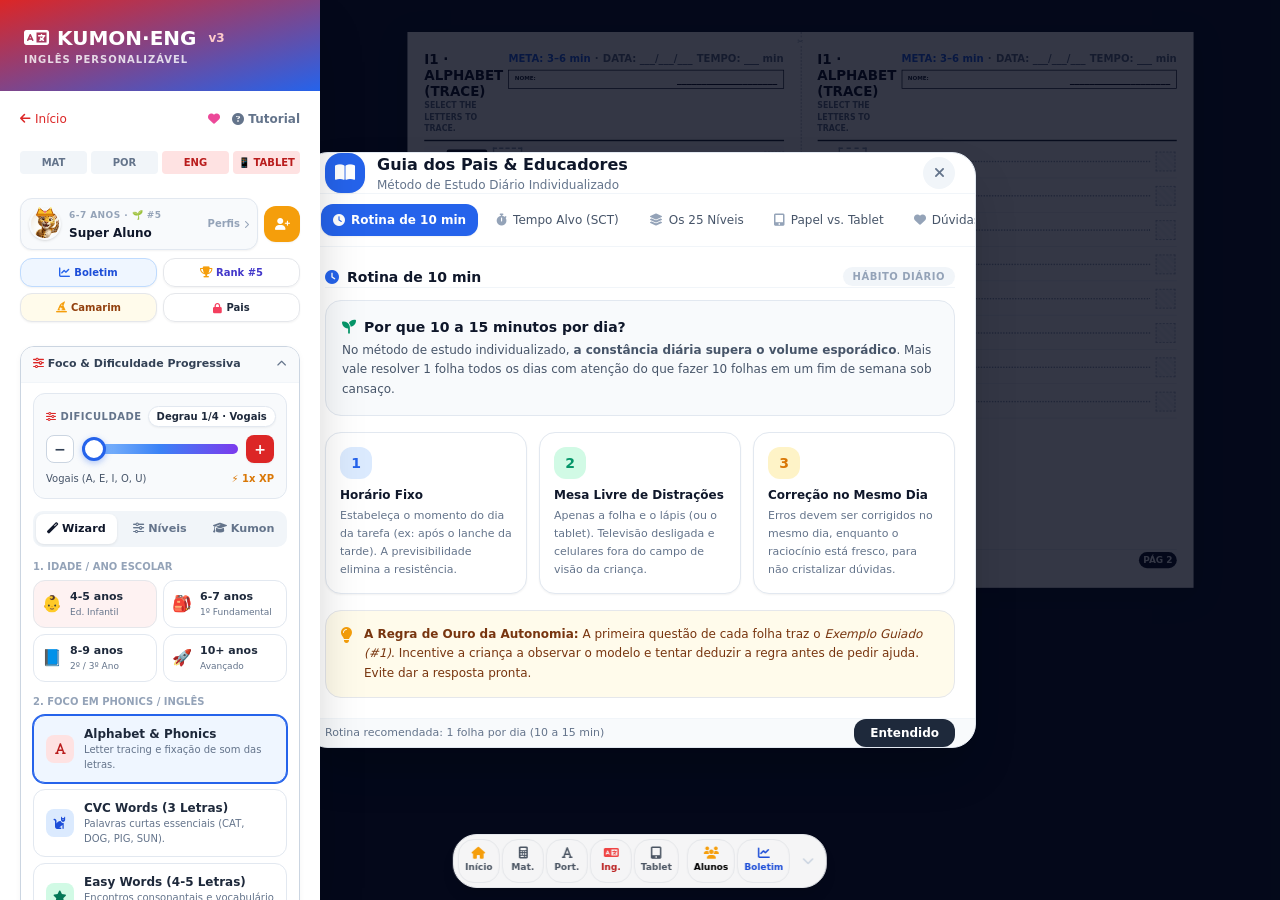
==== commit 8a002aed: "fix(kumongen-4.6.1): harden custom vocab XSS, fix P7/I7/P8/I6 paper order, align P2/P5/P6 stages & m" ====
--- a/ingles.html
+++ b/ingles.html
@@ -309,13 +309,13 @@
     </div>
 </main>
 
-<script src="progression-engine.js?v=4.6.0"></script>
-<script src="student-profiles.js?v=4.6.0"></script>
+<script src="progression-engine.js?v=4.6.1"></script>
+<script src="student-profiles.js?v=4.6.1"></script>
 <script src="avatar-wardrobe.js?v=3.9.0"></script>
 <script src="parent-guide.js?v=4.3.0"></script>
-<script src="gerador.js?v=4.6.0"></script>
-<script src="vocabulary-engine.js?v=4.6.0"></script>
-<script src="ingles.js?v=4.6.0"></script>
+<script src="gerador.js?v=4.6.1"></script>
+<script src="vocabulary-engine.js?v=4.6.1"></script>
+<script src="ingles.js?v=4.6.1"></script>
 <script src="nav-dock.js?v=3.9.0"></script>
 <script>
     window.addEventListener('resize', KumonGen.adjustPreviewScale);
